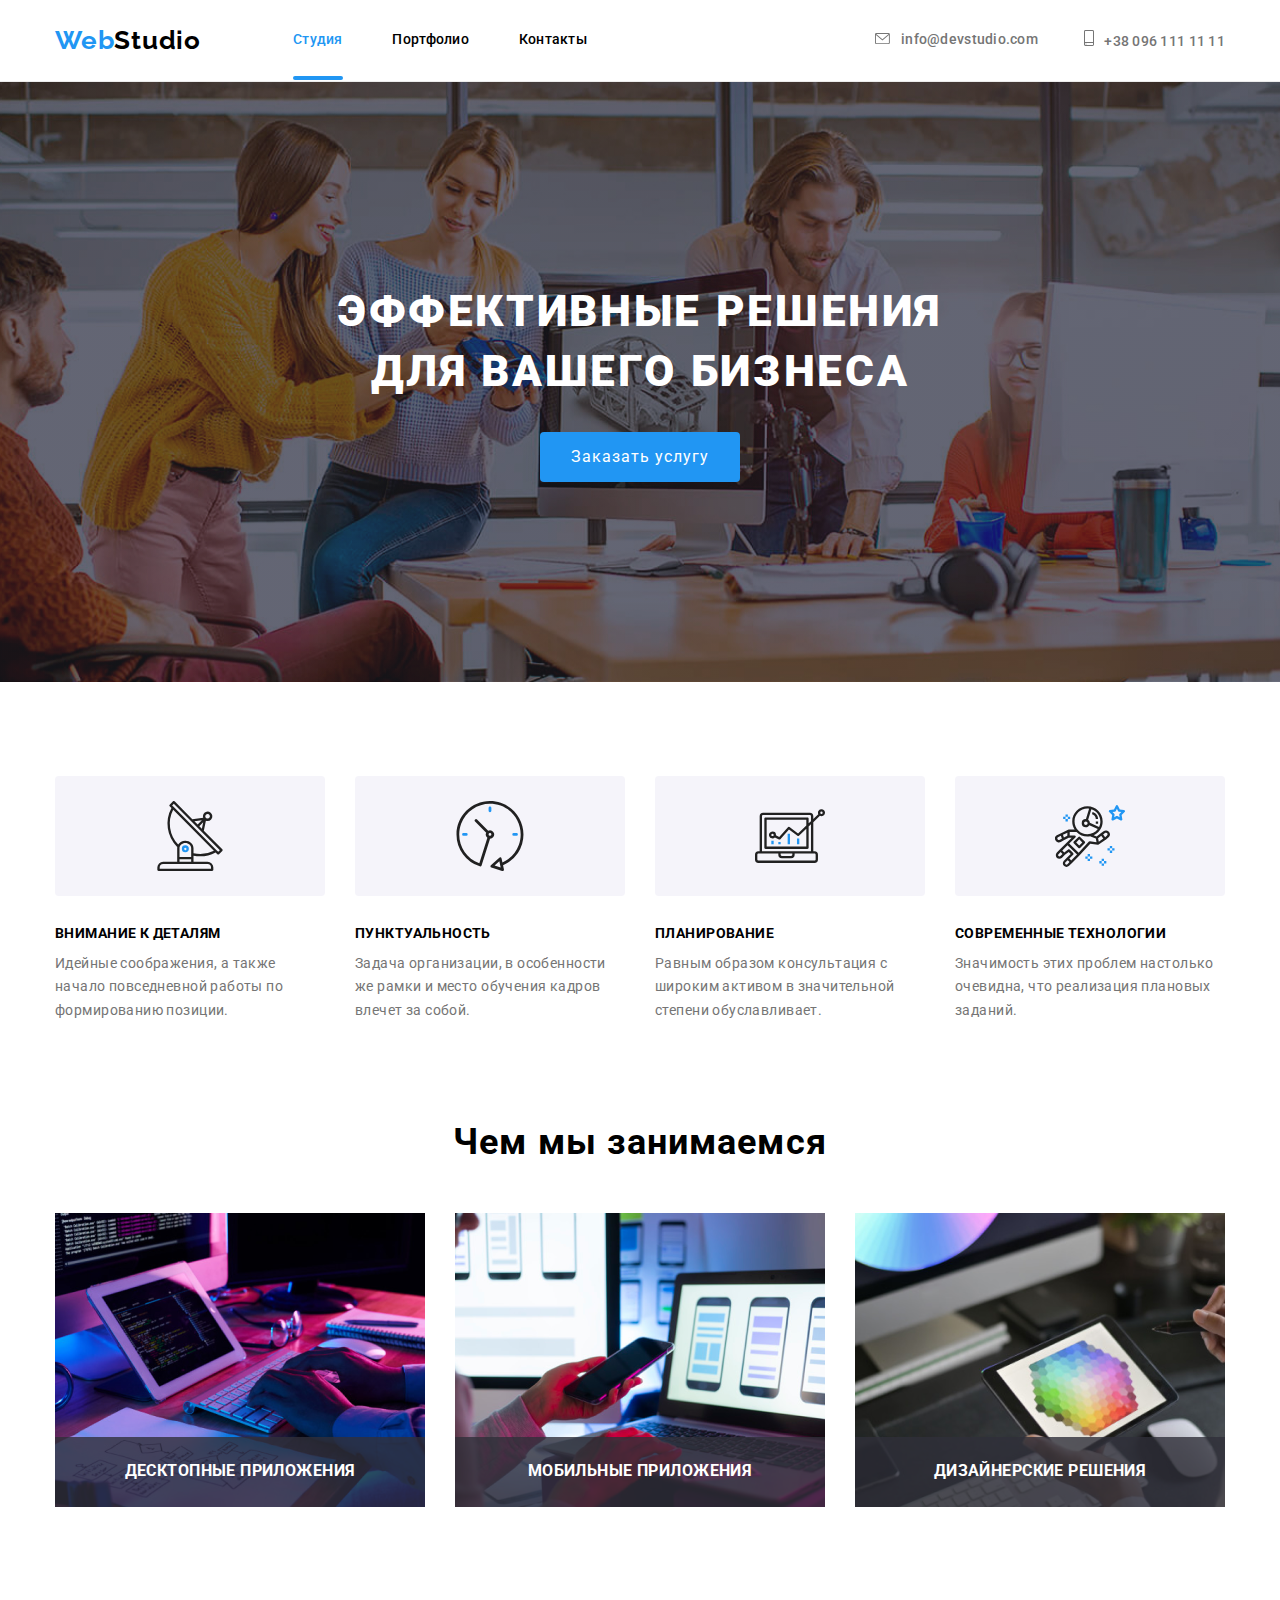
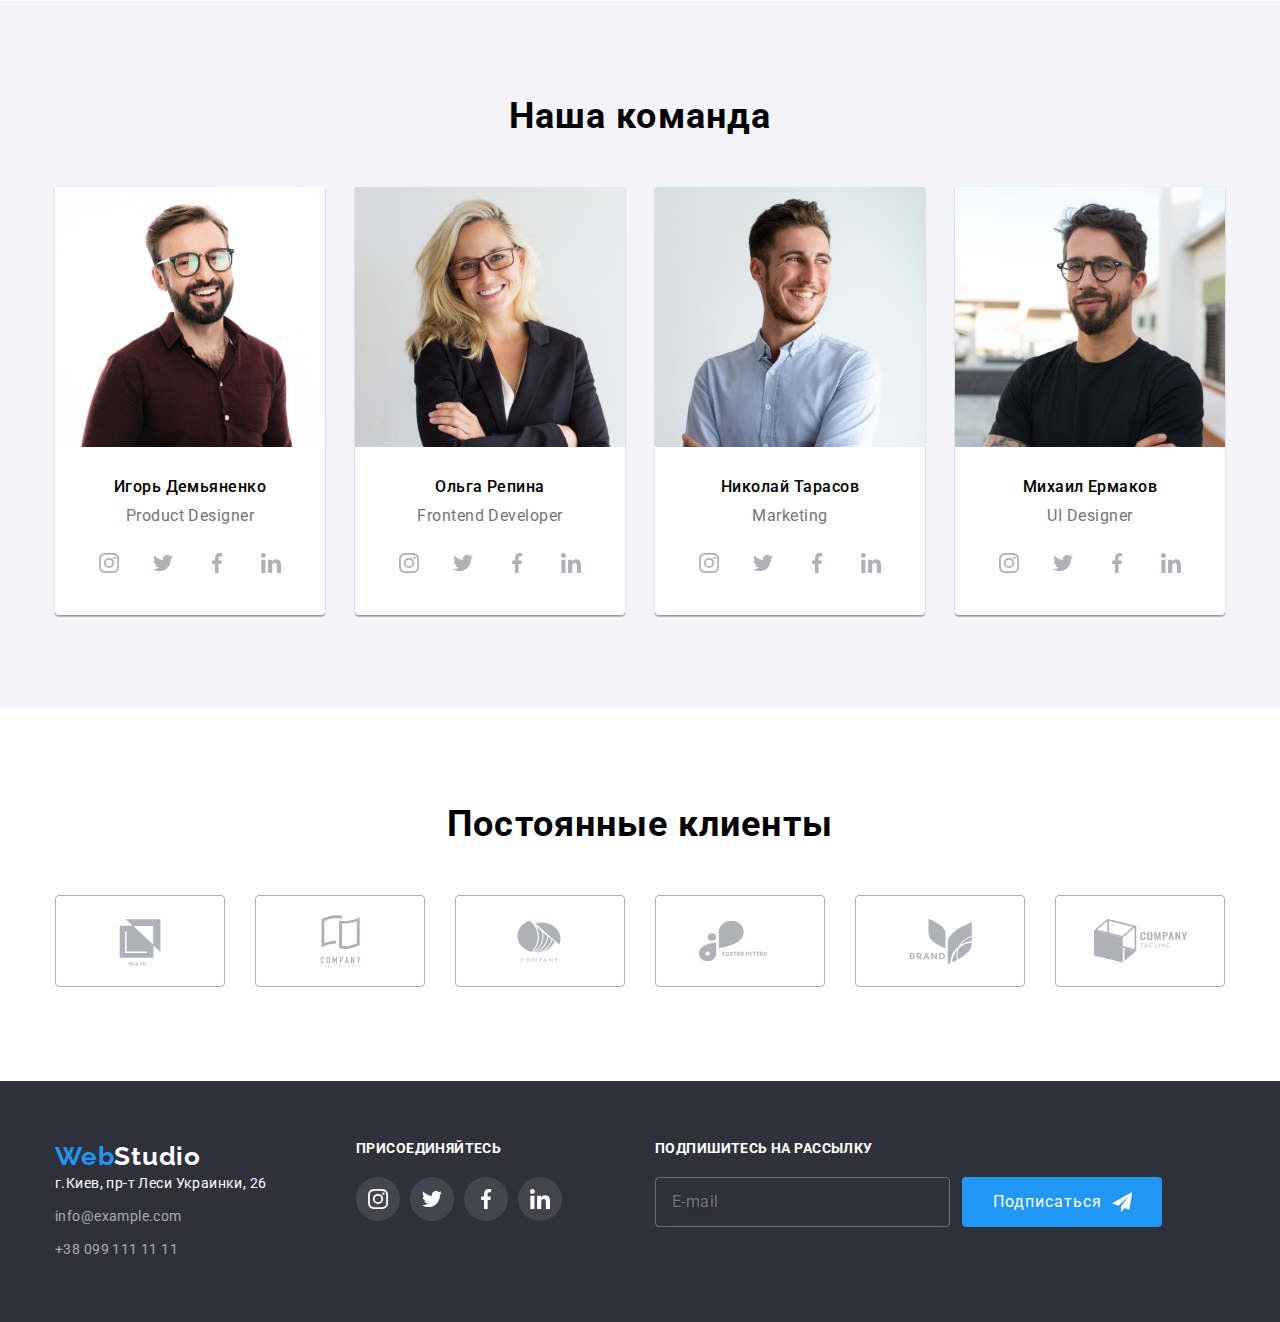
==== index.html @ e786050d "первая фиксация" ====
<!DOCTYPE html>
<html lang="ru">
<head>
    <meta charset="UTF-8">
    <meta http-equiv="X-UA-Compatible" content="IE=edge">
    <meta name="viewport" content="width=device-width, initial-scale=1.0">
    <title>Document</title>
    <link 
        href="https://fonts.googleapis.com/css2?family=Raleway:wght@700&family=Roboto:wght@400;500;700;900&display=swap"
        rel="stylesheet"/>
    <link rel="stylesheet" href="https://cdnjs.cloudflare.com/ajax/libs/modern-normalize/1.1.0/modern-normalize.min.css">
    <link rel="stylesheet" href="css/styles.css"/>
</head>
<body>
    <!--шапка-->
    <header>
        <div class="container page-header">
            <nav>
                <a class="logo" href="./index.html">Web<span class="logo-accent">Studio</span></a>
                <ul class="header-nav">
                    <li class=""><a class="nav-page studio-page current" href="./index.html">Студия</a></li>
                    <li class=""><a class="nav-page" href="./portfolio.html">Портфолио</a></li>
                    <li class=""><a class="nav-page" href="">Контакты</a></li>
                </ul>
            </nav>
            <ul class="header-contact">
                <li><a class="contact-page" href="mailto:info@devstudio.com"><svg class="icon-header mail">
                            <use href="./images/symbol-defs.svg#envelope"></use>
                        </svg>info@devstudio.com</a></li>
                <li><a class="contact-page" href="tel:+380961111111"><svg class="icon-header tel">
                            <use href="./images/symbol-defs.svg#smartphone"></use>
                        </svg>+38 096 111 11 11</a></li>
            </ul>
        </div>
    </header>
    <main>
        <!--герой-->
        <section class="hero">
            <div class="container">
                <h1 class="hero-item">Эффективные решения для вашего бизнеса</h1>
                <button type="button" class="button-order" data-modal-open>Заказать услугу</button>
            </div>
        </section>
        <!--деятельность-->
        <section class="quality">
            <div class="container">
                <ul class="quality-big-box">
                    <li class="quality-box antenna">
                        <h3 class="quality-title">Внимание к деталям</h3>
                        <p class="quality-item">Идейные соображения, а также начало повседневной работы по
                            формированию позиции.</p>
                    </li>
                    <li class="quality-box clock">
                        <h3 class="quality-title">Пунктуальность</h3>
                        <p class="quality-item">Задача организации, в особенности же рамки и место обучения кадров
                            влечет за собой.</p>
                    </li>
                    <li class="quality-box diagram">
                        <h3 class="quality-title">Планирование</h3>
                        <p class="quality-item">Равным образом консультация с широким активом в значительной степени
                            обуславливает.</p>
                    </li>
                    <li class="quality-box astronaut">
                        <h3 class="quality-title">Современные технологии</h3>
                        <p class="quality-item">Значимость этих проблем настолько очевидна, что реализация плановых
                            заданий.</p>
                    </li>
                </ul>
            </div>
        </section>
        <!--направления-->
        <section class="activity">
            <div class="container">
                <h2 class="activity-title">Чем мы занимаемся</h2>
                <ul class="activity-box">
                    <li class="activity-card"><a href=""><img src="./images/computer.png" width="370" alt="компьютеры">
                        <div class="activity-card-title"><h3>Десктопные приложения</h3></div></a>
                    </li>
                    <li class="activity-card"><a href=""><img src="./images/laptop.png" width="370" alt="ноутбуки">
                        <div class="activity-card-title"><h3>Мобильные приложения</h3></div></a>
                    </li>
                    <li class="activity-card"><a href=""><img src="./images/tablet.png" width="370" alt="планшеты">
                        <div class="activity-card-title"><h3>Дизайнерские решения</h3></div></a>
                    </li>
                </ul>
            </div>
        </section>
        <!--сотрудники-->
        <section class="team">
            <div class="container">
                <h2 class="team-title">Наша команда</h2>
                <ul class="team-big-box">
                    <li class="team-box"><img src="./images/employee1.jpg" width="270" alt="Игорь Демьяненко">
                    <div class="team-content">
                        <h3 class="team-box-title">Игорь Демьяненко</h3>
                        <p class="team-box-item" lang="en">Product Designer</p>
                        <ul class="team-network">
                            <li><a href="" class="team-svg"><svg class="icon"><use href="./images/symbol-defs.svg#instagram"></use></svg></a></li>
                            <li><a href="" class="team-svg"><svg class="icon"><use href="./images/symbol-defs.svg#twitter"></use></svg></a></li>
                            <li><a href="" class="team-svg"><svg class="icon"><use href="./images/symbol-defs.svg#facebook"></use></svg></a></li>
                            <li><a href="" class="team-svg"><svg class="icon"><use href="./images/symbol-defs.svg#linkedin"></use></svg></a></li>
                        </ul>
                    </div>
                    </li>
                    <li class="team-box"><img src="./images/employee2.jpg" width="270" alt="Ольга Репина">
                    <div class="team-content">
                        <h3 class="team-box-title">Ольга Репина</h3>
                        <p class="team-box-item" lang="en">Frontend Developer</p>
                        <ul class="team-network">
                            <li><a href="" class="team-svg"><svg class="icon"><use href="./images/symbol-defs.svg#instagram"></use></svg></a></li>
                            <li><a href="" class="team-svg"><svg class="icon"><use href="./images/symbol-defs.svg#twitter"></use></svg></a></li>
                            <li><a href="" class="team-svg"><svg class="icon"><use href="./images/symbol-defs.svg#facebook"></use></svg></a></li>
                            <li><a href="" class="team-svg"><svg class="icon"><use href="./images/symbol-defs.svg#linkedin"></use></svg></a></li>
                        </ul>
                    </div>
                    </li>
                    <li class="team-box"><img src="./images/employee3.jpg" width="270" alt="Николай Тарасов">
                    <div class="team-content">
                        <h3 class="team-box-title">Николай Тарасов</h3>
                        <p class="team-box-item" lang="en">Marketing</p>
                        <ul class="team-network">
                            <li><a href="" class="team-svg"><svg class="icon"><use href="./images/symbol-defs.svg#instagram"></use></svg></a></li>
                            <li><a href="" class="team-svg"><svg class="icon"><use href="./images/symbol-defs.svg#twitter"></use></svg></a></li>
                            <li><a href="" class="team-svg"><svg class="icon"><use href="./images/symbol-defs.svg#facebook"></use></svg></a></li>
                            <li><a href="" class="team-svg"><svg class="icon"><use href="./images/symbol-defs.svg#linkedin"></use></svg></a></li>
                        </ul>
                    </div>
                    </li>
                    <li class="team-box"><img src="./images/employee4.jpg" width="270" alt="Михаил Ермаков">
                    <div class="team-content">
                        <h3 class="team-box-title">Михаил Ермаков</h3>
                        <p class="team-box-item" lang="en">UI Designer</p>
                        <ul class="team-network">
                            <li><a href="" class="team-svg"><svg class="icon"><use href="./images/symbol-defs.svg#instagram"></use></svg></a></li>
                            <li><a href="" class="team-svg"><svg class="icon"><use href="./images/symbol-defs.svg#twitter"></use></svg></a></li>
                            <li><a href="" class="team-svg"><svg class="icon"><use href="./images/symbol-defs.svg#facebook"></use></svg></a></li>
                            <li><a href="" class="team-svg"><svg class="icon"><use href="./images/symbol-defs.svg#linkedin"></use></svg></a></li>
                        </ul>
                    </div>
                    </li>
                </ul>
            </div>
        </section>
        <!--клиенты-->
        <section class="clients">
            <div class="container">
                <h2 class="clients-title">Постоянные клиенты</h2>
                <ul class="clients-big-box">
                    <li><a class="clients-site" href=""><svg class="clients-icon"><use href="./images/symbol-defs.svg#company1"></use></svg></a></li>
                    <li><a class="clients-site" href=""><svg class="clients-icon"><use href="./images/symbol-defs.svg#company2"></use></svg></a></li>
                    <li><a class="clients-site" href=""><svg class="clients-icon"><use href="./images/symbol-defs.svg#company3"></use></svg></a></li>
                    <li><a class="clients-site" href=""><svg class="clients-icon"><use href="./images/symbol-defs.svg#company4"></use></svg></a></li>
                    <li><a class="clients-site" href=""><svg class="clients-icon"><use href="./images/symbol-defs.svg#company5"></use></svg></a></li>
                    <li><a class="clients-site" href=""><svg class="clients-icon"><use href="./images/symbol-defs.svg#company6"></use></svg></a></li>
                </ul>
            </div>
        </section>
    </main>
    <footer>
        <div class="container">
            <div class="footer-box">
                <div class="footer-address">
                    <a class="logo" href="./index.html">Web<span class="logo-accent-footer">Studio</span></a>
                    <address>
                        <ul class="address">
                            <li><a class="footer-contact" href="https://goo.gl/maps/jAV8vngoX1ZqWARp7">г.Киев, пр-т Леси Украинки, 26</a></li>
                            <li><a class="footer-contact phone-mail" href="mailto:info@example.com">info@example.com</a></li>
                            <li><a class="footer-contact phone-mail" href="tel:+380991111111">+38 099 111 11 11</a></li>
                        </ul>
                    </address>
                </div>
                <div class="footer-network">
                    <h3 class="network-title">присоединяйтесь</h3>
                    <ul class="team-network-footer">
                        <li><a href="" class="footer-svg"><svg class="icon"><use href="./images/symbol-defs.svg#instagram"></use></svg></a></li>
                        <li><a href="" class="footer-svg"><svg class="icon"><use href="./images/symbol-defs.svg#twitter"></use></svg></a></li>
                        <li><a href="" class="footer-svg"><svg class="icon"><use href="./images/symbol-defs.svg#facebook"></use></svg></a></li>
                        <li><a href="" class="footer-svg"><svg class="icon"><use href="./images/symbol-defs.svg#linkedin"></use></svg></a></li>
                    </ul>
                </div>
                <div class="footer-form">
                    <h3 class="network-title">Подпишитесь на рассылку</h3>
                    <form class="footer-form-box">
                        <input class="footer-email" type="email" name="email" required placeholder="E-mail"/>
                        <button class="footer-subscrib" type="submit">Подписаться<svg class="airplane">
                            <use href="./images/symbol-defs.svg#airplane"></use>
                        </svg></button>
                    </form>
                </div>
            </div>
        </div>
    </footer>
    <div class="backdrop is-hidden" data-modal>
        <div class="modal">
            <form>
                <button class="modal-close" data-modal-close><svg class="close-svg"><use href="./images/symbol-defs.svg#close"></use></svg></button>
                <p class="modal-title">Оставьте свои данные, мы вам перезвоним</p>
                <div class="modal-form">
                    <input class="modal-input" name="text" type="text" id="name" required placeholder=" "/>
                        <label class="modal-item" for="name">Имя</label>
                        <svg class="form-svg"><use href="./images/symbol-defs.svg#name"></use></svg>
                </div>
                <div class="modal-form">
                    <input class="modal-input" name="tel" type="tel" id="telephone" required placeholder=" "/>
                        <label class="modal-item" for="telephone">Телефон</label>
                        <svg class="form-svg"><use href="./images/symbol-defs.svg#telephone"></use></svg>
                </div>
                <div class="modal-form">
                    <input class="modal-input" name="email" type="email" id="envelope-modal" required placeholder=" "/>
                        <label class="modal-item" for="envelope-modal">Почта</label>
                        <svg class="form-svg"><use class="" href="./images/symbol-defs.svg#envelope-modal"></use></svg>
                </div>
                <div class="textarea">
                    <label class="textarea-item" for="comment">Комментарий</label>
                    <textarea name="text" id="comment" placeholder="Введите текст"></textarea>
                </div>                
                <label class="checkbox-title"><input class="checkbox" name="checkbox" type="checkbox" required/><span class="checkbox-svg"></span>Соглашаюсь с рассылкой и принимаю<span class="treaty">Условия договора</span></label>
                <button class="modal-submit" type="submit">Отправить</button>
            </form>
        </div>
    </div>
    <script src="./js/modal.js"></script>
</body>
</html>
---- css/styles.css ----
/*цвет основного текста #212121*/
/*цвет вторичного текста #757575*/
/*цвет текста акцент #2196F3*/
/*цвет текста активн #FFFFFF/
/*основной цвет фона #E5E5E5*/

:root {
    --primary-text-color: #21212;
    --main-text-color: #757575;
    --accent-text-color: #2196F3;
    --active-text-color: #FFFFFF;
}

body {
    background-color: #FFFFFF;
    color: var(--primary-text-color);

    font-family: Roboto, sans-serif;
    font-style: normal;
    font-weight: 700;
}

section {
    padding-top: 94px;
    padding-bottom: 94px;
}

.container {
    width: 1200px;
    padding-left: 15px;
    padding-right: 15px;
    margin-left: auto;
    margin-right: auto;
}

h1, h2, h3, ul, p {
    margin: 0;
    padding: 0;
}

ul {
    list-style: none;
    cursor: pointer;
}

html {
    box-sizing: border-box;
}

a {
    text-decoration: none;
    color: var(--primary-text-color);
    margin: 0;
        padding: 0;
}

img {
    display: block;
    width: 100%;
    height: auto;
    padding: 0;
    margin: 0;
}

/*шапка*/
/*логотип*/
.logo {
    color: var(--accent-text-color);

    font-family: Raleway, sans-serif;
    font-size: 26px;
    line-height: 1.19;
    letter-spacing: 0.03em;
}

.logo-accent {
    color: #000;
}

/*навигация + контакты*/
header {
    border-bottom: 1px solid #ECECEC;
}

.page-header {    
    display: flex;
    flex-direction: row;
    justify-content: space-between;
    align-items: center;
    padding-top: 25px;
    padding-bottom: 25px;
}

nav {
    width: 532px;
    display: flex;
    flex-direction: row;
    justify-content: space-between;
    align-items: center;
}

.header-nav, .header-contact {
    font-family: Roboto, sans-serif;
    font-weight: 500;
    font-size: 14px;
    line-height: 1.14;
    letter-spacing: 0.02em;
}

.header-nav {
    display: flex;
    flex-direction: row;
    width: 294px;
    justify-content: space-between;
    padding: 0;
}

.nav-page {
    position: relative;
    transition: color 250ms cubic-bezier(0.4, 0, 0.2, 1);
}

.nav-page:hover,
.nav-page:focus {
    color: var(--accent-text-color);
}

.studio-page::after,
.portfolio-page::after {
    display: block;
    content: "";
    position: absolute;
    width: 100%;
    height: 4px;
    border-radius: 2px;
    background-color: #2196F3;
    top: 45px;
}

.current {
    color: var(--accent-text-color);
}

.header-contact {
    display: flex;
    width: 350px;
    list-style: none;
    justify-content: space-between;
    align-items: center;
    padding: 0;
    margin: 0;
}

.icon-header {
    display: flexbox;
    fill: currentColor;
    margin: 0 10px 0 0;
    padding: 0;
    background-size: auto;
    background-position: center;
    align-items: center;
}

.mail {
    width: 16px;
    height: 12px;
}

.tel {
    width: 10px;
    height: 16px;
}

.contact-page {
    color: var(--main-text-color);
    transition: color 250ms cubic-bezier(0.4, 0, 0.2, 1);
}

.contact-page:hover,
.contact-page:focus {
    color: var(--accent-text-color);
}

/*герой*/
.hero {    
    color: #FFFFFF;
    background-color: #2F303A;
    background-image: linear-gradient(to right, rgba(47, 48, 58, 0.4), rgba(47, 48, 58, 0.4)), url('../images/hero.jpg');
    background-repeat: no-repeat;
    background-position: center;
    background-size: cover;
    background-size: 1600px;
    text-align: center;
    padding-top: 200px;
    padding-bottom: 200px;
}

.hero-item {
    display: inline-block;
    width: 696px;
    margin-bottom: 30px;
    
    color: #FFFFFF;

    font-family: Roboto, sans-serif;
    font-weight: 900;
    font-size: 44px;
    line-height: 1.36;
    letter-spacing: 0.06em;
    text-transform: uppercase;
}

.button-order {
    color: var(--active-text-color);
    background: var(--accent-text-color);
    
    font-family: Roboto, sans-serif;
    font-size: 16px;
    line-height: 1.88;
    letter-spacing: 0.06em;

    display: block;
    min-width: 200px;
    height: 50px;
    margin: 0 auto;
    
    cursor: pointer;

    border: transparent;
    border-radius: 4px;
    transition: color 250ms cubic-bezier(0.4, 0, 0.2, 1), background-color 250ms cubic-bezier(0.4, 0, 0.2, 1);    
}

.button-order:hover, 
.button-order:focus {
    color: var(--accent-text-color);
    background-color: var(--active-text-color);
}

.button-order:active {
    color: var(--accent-text-color);
}

/*направления*/

.quality {
    padding-bottom: 0;
}

.quality-big-box {
    display: flex;
    flex-direction: row;
    justify-content: space-between;
    padding: 0;
    margin-left: auto;
    margin-right: auto;
}

.quality-box {
    width: 270px;
    height: 251px;
}

.quality-box::before {
    display: block;
    content: "";
    height: 120px;
    margin-bottom: 30px;
    background: #F5F4FA;
    border-radius: 4px;
    background-size: 70px;
    background-position: center;
    background-repeat: no-repeat;
}

.antenna::before {         
    background-image: url(../images/antenna.svg);
}

.clock::before {
    background-image: url(../images/clock.svg);
}

.diagram::before {
    background-image: url(../images/diagram.svg);
}

.astronaut::before {
    background-image: url(../images/astronaut.svg);
}

.quality-title {
    color: var(--primary-text-color);

    font-family: Roboto, sans-serif;
    font-size: 14px;
    line-height: 1.14;
    letter-spacing: 0.03em;
    text-transform: uppercase;
    margin-bottom: 10px;
}

.quality-item {
    color: var(--main-text-color);

    font-family: Roboto, sans-serif;
    font-weight: 400;
    font-size: 14px;
    line-height: 1.71;
    letter-spacing: 0.03em;
}

/*чем занимаемся*/

.activity-title {
    color: var(--primary-text-color);

    font-family: Roboto, sans-serif;
    font-size: 36px;
    line-height: 1.17;
    text-align: center;
    letter-spacing: 0.03em;
    margin-top: 0;
    margin-bottom: 50px;
}

.activity-box {
    display: flex;
    flex-direction: row;
    justify-content: space-between;
    margin-top: 50px;
    margin: 0;
    padding: 0;
}

.activity-card {
    display: flex;
    position: relative;
}

.activity-card-title {
    display: flex;
    font-size: 14px;
    line-height: 1.14;
    align-items: center;
    justify-content: center;
    letter-spacing: 0.03em;
    text-transform: uppercase;
    color: #FFFFFF;
    position: absolute;
    background: rgba(47, 48, 58, 0.8);
    width: 100%;
    height: 70px;
    bottom: 0;
}

/*сотрудники*/

.team {    
    background-color: #F5F4FA;
}

.team-title {
    font-family: Roboto, sans-serif;
    font-size: 36px;
    line-height: 1.17;
    text-align: center;
    letter-spacing: 0.03em;
    margin-top: 0;
    margin-bottom: 50px;
    padding: 0;
}

.team-big-box {
    display: flex;
    flex-direction: row;
    justify-content: space-between;
    width: 1170px;
    margin: 0;
    padding: 0;
}

.team-box {
    background-color: #FFFFFF;
    width: 270px;        
    border-bottom-left-radius: 4px;
    border-bottom-right-radius: 4px;
    box-shadow: 0px 1px 3px rgba(0, 0, 0, 0.12), 
                0px 1px 1px rgba(0, 0, 0, 0.14), 
                0px 2px 1px rgba(0, 0, 0, 0.2);
}

.team-content {
    padding: 30px 0;
}

.team-box-title {
    color: var(--primary-text-color);

    font-family: Roboto, sans-serif;
    font-weight: 500;
    font-size: 16px;
    line-height: 1.19;
    text-align: center;
    letter-spacing: 0.03em;
    margin-top: 0; 
    margin-bottom: 10px;
}

.team-box-item {
    color: var(--main-text-color);

    font-family: Roboto, sans-serif;
    font-weight: 400;
    font-size: 16px;
    line-height: 1.19;
    text-align: center;
    letter-spacing: 0.03em;
    margin-bottom: 16px;
}

.team-network {
    display: flexbox;
    flex-direction: row;
    justify-content: space-between;
    margin-left: 32px;
    margin-right: 32px;
}

.team-svg {
    fill: rgba(175, 177, 184, 1);
    background-color: var(--active-text-color);

    width: 44px;
    height: 44px;
    margin: 0;
    padding: 0;
    border-radius: 50%;
    display: flex;
    align-items: center;
    justify-content: center;
    transition: background-color 250ms cubic-bezier(0.4, 0, 0.2, 1), fill 250ms cubic-bezier(0.4, 0, 0.2, 1);    
}

.team-svg:hover,
.team-svg:active {
    background-color: var(--accent-text-color);
    fill: var(--active-text-color);
}

.icon {
    display: block;
    width: 20px;
    height: 20px;
    margin: 0;
    padding: 0;
    background-size: auto;
    background-position: center;
    align-items: center;
}

.clients-title {
    color: var(--primary-text-color);
    
    font-family: Roboto, sans-serif;
    font-size: 36px;
    line-height: 1.17;
    letter-spacing: 0.03em;
    text-align: center;
    margin-bottom: 50px;
}
.clients-big-box {
    display: flex;
    justify-content: space-between;
    width: 1170px;
    margin: 0;
    padding: 0;
}

.clients-site {
    display: block;
    width: 170px;
    height: 92px;
    padding: 16px 32px;
    margin: 0;
    background-size: auto;
    background-position: center;
    background-color: #fff;
    border: 1px solid #AFB1B8;
    border-radius: 4px;
    fill: rgba(175, 177, 184, 1);
    transition: border-color 250ms cubic-bezier(0.4, 0, 0.2, 1), fill 250ms cubic-bezier(0.4, 0, 0.2, 1);    
}

.clients-icon {
    width: 106px;
    height: 60px;
}

.clients-site:hover, 
.clients-site:focus {
    fill: var(--accent-text-color);
    border-color: rgba(33, 150, 243, 1);
}

/*подвал*/
footer {
    background-color: #2F303A;
    padding-top: 60px;
    padding-bottom: 60px;
}

.footer-box {
    display: flex;
    flex-direction: row;
}

.footer-address {
    margin-right: 70px;
}

.footer .logo {
    display: inline-flex;
    margin-bottom: 20px;
}

.logo-accent-footer {
    color: #FFFFFF;
}

.address {
    font-style: normal;
    
    display: inline-block;
    width: 231px;    
    margin: 0;
    padding: 0;
}

.address > li {
    margin-bottom: 9px;
}

.address > li:last-child {
    margin-bottom: 0;
}

.footer-contact {
    color: #FFFFFF;

    font-family: Roboto, sans-serif;
    font-weight: 400;
    font-size: 14px;
    line-height: 1.71;
    letter-spacing: 0.03em;
    transition: color 250ms cubic-bezier(0.4, 0, 0.2, 1);
}

.phone-mail {
    color: rgba(255, 255, 255, 0.6);
}

.footer-contact:hover,
.footer-contact:focus {
    color: var(--accent-text-color);
}

.network-title {
    color: #FFFFFF;

    font-family: 'Roboto' sans-serif;
    font-size: 14px;
    line-height: 1.14;
    letter-spacing: 0.03em;
    text-transform: uppercase;
    margin-bottom: 20px;
    
}

.team-network {
    display: flex;
    width: 206px;
    justify-content: space-between;
    margin: auto;    
}

.team-network-footer {
    display: flex;
    width: 206px;
    justify-content: space-between;
    margin-left: 0; 
}

.footer-svg {
    background-color: rgba(255, 255, 255, 0.1);
    fill: #FFFFFF;

    width: 44px;
    height: 44px;
    border-radius: 50%;
    padding: auto;
    display: flex;
    align-items: center;
    justify-content: center;
    transition: background-color 250ms cubic-bezier(0.4, 0, 0.2, 1);
}

.footer-svg:hover,
.footer-svg:focus {
    background-color: var(--accent-text-color);
}

.footer-form {
    margin-left: 93px;
}

.footer-form-box {
    display: flex;
    height: 50px;   
}

.footer-email {
    color: rgba(255, 255, 255, 0.6);
    background-color: transparent;
    list-style: none;
    font-weight: 400;
    font-size: 16px;
    line-height: 1,25;
    letter-spacing: 0.03em;

    width: 295px;
    height: 50px;
    padding: 15px 16px;
    margin-right: 12px;
    
    border: 1px solid rgba(255, 255, 255, 0.3);
    filter: drop-shadow(0px 4px 4px rgba(0, 0, 0, 0.15));
    border-radius: 4px;
    transition: border-color 250ms cubic-bezier(0.4, 0, 0.2, 1);
}

.footer-email:focus {
    color: var(--accent-text-color);
    border-color: var(--accent-text-color);
}

.footer-subscrib {    
    color:var(--active-text-color);
    font-size: 16px;
    line-height: 1.88;
    letter-spacing: 0.06em;
    background: var(--accent-text-color);    
    border-radius: 4px;
    border-color:  transparent;

    cursor: pointer;

    display: flex;
    align-items: center;
    text-align: left;
    width: 200px;
    height: 50px;
    padding: 10px 28px 10px 29px;
    transition: box-shadow 250ms cubic-bezier(0.4, 0, 0.2, 1);
}

.footer-subscrib:hover {
    box-shadow: 0px 4px 4px rgba(0, 0, 0, 0.15);
}

.airplane {    
    width: 24px;
    height: 24px;
    margin-left: 10px;
    fill: #FFFFFF;
}

/*модалка*/

.backdrop {
    position: fixed;
    top: 0;
    left: 0;
    width: 100%;
    height: 100%;
    background-color: rgba(0, 0, 0, 0.2);
    opacity: 1;
    transition: opacity 250ms cubic-bezier(0.4, 0, 0.2, 1);   
}

.backdrop.is-hidden {
    opacity: 0;
    pointer-events: none;
}

.modal {
    position: absolute;
    width: 528px;
    height: 581px;
    background: #FFFFFF;
    box-shadow: 0px 1px 3px rgba(0, 0, 0, 0.12), 0px 1px 1px rgba(0, 0, 0, 0.14), 0px 2px 1px rgba(0, 0, 0, 0.2);
    border-radius: 4px;
    top: 50%;
    left: 50%;
    transform: translate(-50%, -50%) scale(1);
    transition: transform 250ms cubic-bezier(0.4, 0, 0.2, 1);
    padding: 40px;
}

.backdrop.is-hidden .modal {
    transform: translate(-50%, -50%) scale(0.9);
}

.modal-close {
    display: block;
    position: absolute;
    cursor: pointer;
    width: 30px;
    height: 30px;
    border-radius: 50%;
    border: 1px solid rgba(0, 0, 0, 0.1);
    top: 8px;
    right: 8px;
}

.close-svg {
    position: relative;
    width: 11px;
    height: 11px;
    fill: rgba(0, 0, 0, 1);
    align-items: center;
    justify-content: center;
}

.modal-title {
font-size: 20px;
line-height: 1.15;
letter-spacing: 0.03em;

color: #212121;
text-align: center;
margin-bottom: 30px;
}

.modal-form {
    display: block;
    position: relative;
    width: 100%;
    height: 40px;
    margin-bottom: 28px;
}

input, textarea {
    appearance: none;
    outline: none;
    border: none;   
}

.modal-input {
    display: block;
    width: 100%;
    height: 100%;
    border: 1px solid rgba(33, 33, 33, 0.2);
    border-radius: 4px;
    padding: 11px 11px 11px 42px;

    font-weight: 400;
    font-size: 14px;
    line-height: 1.14;
    letter-spacing: 0.01em;

    color: rgba(117, 117, 117, 0.5);

    transition: border-color 250ms cubic-bezier(0.4, 0, 0.2, 1);
}

.modal-item {
    display: block;
    position: absolute;
    font-weight: 400;
    font-size: 12px;
    line-height: 1.17;
    letter-spacing: 0.01em;

    color: #757575;
    top: 50%;
    left: 42px;
    transform: translateY(-50%);
    transition: transform 250ms cubic-bezier(0.4, 0, 0.2, 1);
}

.form-svg {
    display: block;
    width: 18px;
    height: 18px;
    position: absolute;
    left: 12px;
    top: 11px;    
    transition: fill 250ms cubic-bezier(0.4, 0, 0.2, 1);
}

.modal-input:focus + .modal-item, 
.modal-input:not(:placeholder-shown) + .modal-item {
    transform: translate(-42px, -40px);  
}

.modal-input:focus {
    border-color: var(--accent-text-color);
    color: var(--accent-text-color);
}

.modal-input:focus ~ .form-svg {
    fill: var(--accent-text-color);    
}

.textarea {
    display: block;
    position: relative;
    width: 100%;
    height: 120px;    
    margin-bottom: 25px;
}

textarea {    
    resize: none;
    border: 1px solid rgba(33, 33, 33, 0.2);
    border-radius: 4px;
    width: 100%;
    height: 100%;
    padding: 12px 16px;    
    transition: color 250ms cubic-bezier(0.4, 0, 0.2, 1);
    transition: border-color 250ms cubic-bezier(0.4, 0, 0.2, 1);  
}

textarea:focus {
    color: var(--accent-text-color);
    border-color: var(--accent-text-color);    
}

.textarea-item {
    display: block;
    position: absolute;
    font-weight: 400;
    font-size: 12px;
    line-height: 1.17;
    letter-spacing: 0.01em;

    color: #757575;
    top: -18px;
    left: 0;    
}

.checkbox-title {
    font-weight: 400;
    font-size: 14px;
    line-height: 1.71;
    letter-spacing: 0.03em;
    
    color: #757575;

    display: flex;
    justify-content: center;
    align-items: center;
}

.checkbox {
    --webkit-appearance: none;
    --moz-appearance: none;
    appearance: none;
}

.checkbox-svg {
    display: inline-block;
    content: "";
    width: 16px;
    height: 15px;
    border: 1px solid #212121;
    border-radius: 2px;    
    margin-right: 8px;    
}

.checkbox:checked + .checkbox-svg {
    background-size: contain;
    background-color: var(--accent-text-color);
    background-image: url(../images/ticks.svg);
    border-color: transparent;
    fill: var(--active-text-color);
}

.treaty {
    margin-left: 4px;
    color: var(--accent-text-color);
    text-decoration: underline;
}

.modal-submit {
    display: block;
    width: 200px;
    height: 50px;
    margin: 30px auto 0 auto;
    
    cursor: pointer;

    font-size: 16px;
    line-height: 1.88;
    letter-spacing: 0.06em;
    
    color: #FFFFFF;
    background-color: var(--accent-text-color);
    border-color: transparent;
    box-shadow: 0px 4px 4px rgba(0, 0, 0, 0.15);
    border-radius: 4px;
}

/*портфолио*/
.portfolio-item {
    color: var(--primary-text-color);
    font-size: 0;
    margin: 0;
    padding: 0;
}

.filter {
    max-width: 611px;
    display: flex;
    flex-direction: row;
    justify-content: space-between;
    margin-left: auto;
    margin-right: auto;
    margin-top: 0;
    margin-bottom: 50px;
    padding: 0;
}

.button-port {
    color: #212121;
    background: #F5F4FA;

    font-family: Roboto, sans-serif;
    font-size: 16px;
    font-weight: 500;
    line-height: 1.62;
    letter-spacing: 0.03em;
    
    display: block;
    cursor: pointer;
    padding: 6px 22px;

    border: transparent;
    border-radius: 4px;

    transition: color 250ms cubic-bezier(0.4, 0, 0.2, 1), background-color 250ms cubic-bezier(0.4, 0, 0.2, 1), box-shadow 250ms cubic-bezier(0.4, 0, 0.2, 1);
}

.button-port:hover,
.button-port:focus {
    color: var(--active-text-color);
    background-color: var(--accent-text-color);
    box-shadow: inset 0px 3px 1px rgba(0, 0, 0, 0.1), 
                    0px 1px 2px rgba(0, 0, 0, 0.08), 
                    0px 2px 2px rgba(0, 0, 0, 0.12);
}

.filter-button > filter {
    margin: 0;
    padding: 0;
}

.work {
    display: flex;
    width: 1170px;
    
    flex-wrap: wrap;
    margin-bottom: 0;
    padding: 0;
}

.work-box {
    display: block;
    
    width: 370px;
    height: 404px;
    margin-left: 0;
    margin-right: 30px;
    margin-top: 0;
    margin-bottom: 30px;
    padding: 0;
    background-color: #FFFFFF;
    border: 1px solid #EEEEEE;
}

.work-box:nth-child(3n) {
    margin-right: 0;
}

.work-box:nth-last-child(-n+3) {
    margin-bottom: 0;
}

.work-box {
    display: block;
    transition: box-shadow 250ms cubic-bezier(0.4, 0, 0.2, 1);    
}

.work-text {
    padding: 20px 24px;
}

.work-text h3 {
    color: var(--primary-text-color);

    font-family: Roboto, sans-serif;
    font-size: 18px;
    line-height: 2;
    letter-spacing: 0.06em;
    padding: 0;
    margin: 0 0 4px 0;
}

.work-text p {
    color: var(--main-text-color);

    font-family: Roboto, sans-serif;
    font-weight: 400;
    font-size: 16px;
    line-height: 1.88;
    letter-spacing: 0.03em;
    margin: 0;
    padding: 0;
}

.work-window {
    display: block;
    position: relative;
    overflow: hidden;
}

.work-card {
    display: block;
    position: absolute;
    width: 370px;
    height: 294px;
    padding: 64px 24px;
    top: 0;
    left: 0;
    background-color: rgba(33, 150, 243, 0.9);
    opacity: 0;
    transform: translateY(100%);
    transition: opacity 250ms cubic-bezier(0.4, 0, 0.2, 1), transform 250ms cubic-bezier(0.4, 0, 0.2, 1);
    box-shadow: none;
}

.work-link:hover .work-card, 
.work-link:focus .work-card {
    opacity: 1;
    transform: translateY(0%);
}

.work-link {
    display: block;
}

.work-link:hover, 
.work-link:focus  {
    box-shadow: 0px 1px 1px rgba(0, 0, 0, 0.12), 0px 4px 4px rgba(0, 0, 0, 0.06), 1px 4px 6px rgba(0, 0, 0, 0.16);
}


.work-card .work-card-title {
    font-weight: 400;
    font-size: 18px;
    line-height: 1.56;
    letter-spacing: 0.03em;

    color: #FFFFFF;
}
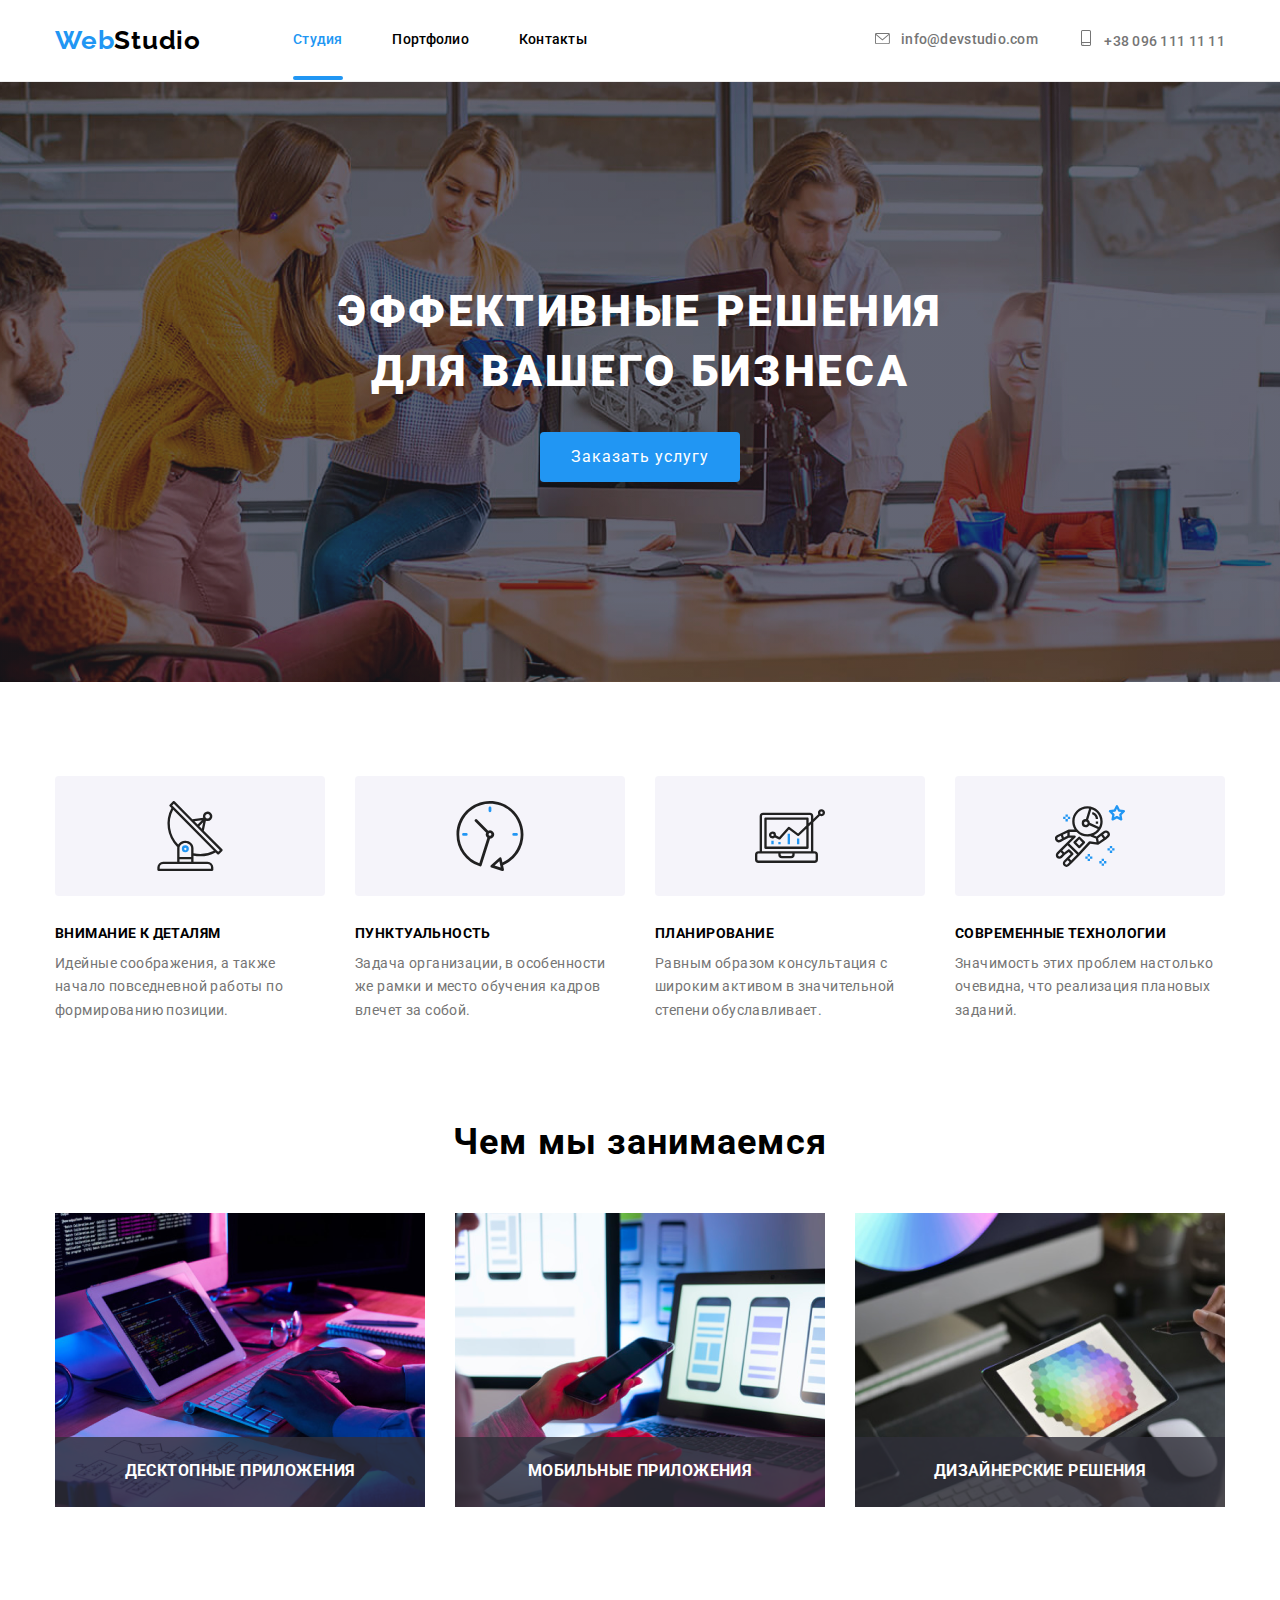
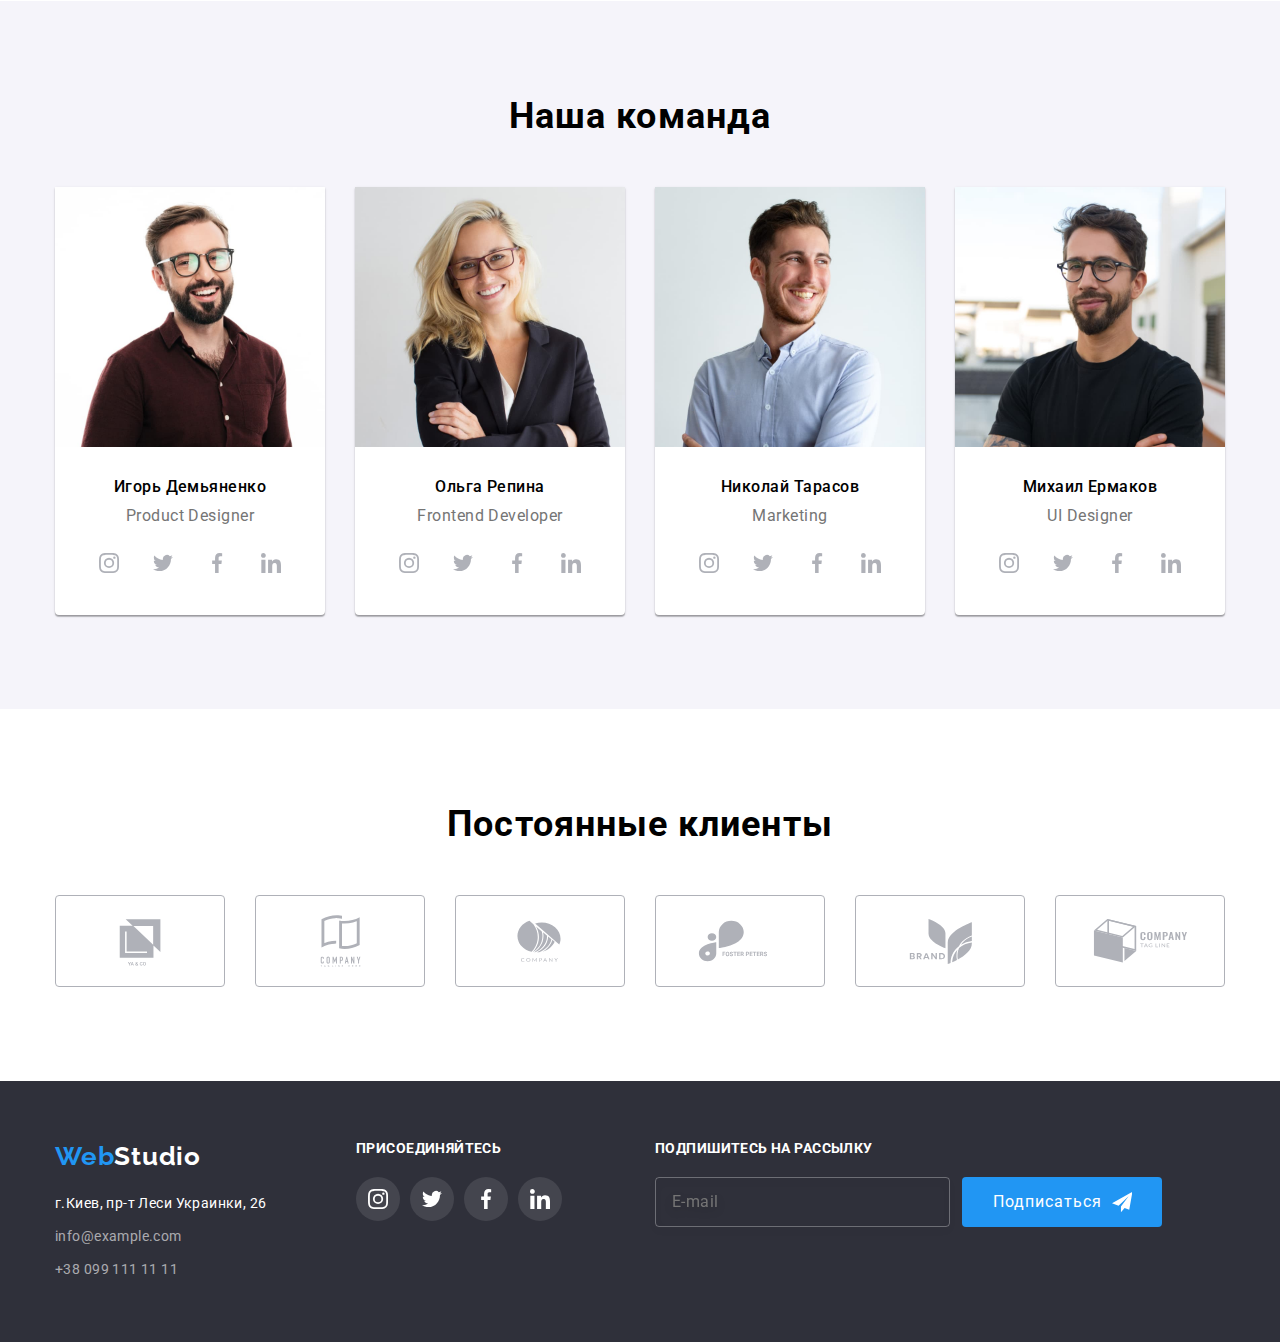
==== commit a8c92d78: "переименование классов по BEM" ====
--- a/index.html
+++ b/index.html
@@ -14,20 +14,20 @@
 <body>
     <!--шапка-->
     <header>
-        <div class="container page-header">
-            <nav>
-                <a class="logo" href="./index.html">Web<span class="logo-accent">Studio</span></a>
-                <ul class="header-nav">
-                    <li class=""><a class="nav-page studio-page current" href="./index.html">Студия</a></li>
-                    <li class=""><a class="nav-page" href="./portfolio.html">Портфолио</a></li>
-                    <li class=""><a class="nav-page" href="">Контакты</a></li>
+        <div class="container header">
+            <nav class="header__nav">
+                <a class="logo" href="./index.html">Web<span class="logo--black">Studio</span></a>
+                <ul class="header__menu">
+                    <li class=""><a class="header__link header__link--color header__link--line" href="./index.html">Студия</a></li>
+                    <li class=""><a class="header__link" href="./portfolio.html">Портфолио</a></li>
+                    <li class=""><a class="header__link" href="">Контакты</a></li>
                 </ul>
             </nav>
-            <ul class="header-contact">
-                <li><a class="contact-page" href="mailto:info@devstudio.com"><svg class="icon-header mail">
+            <ul class="header__contact">
+                <li><a class="header__communication" href="mailto:info@devstudio.com"><svg class="header__icon">
                             <use href="./images/symbol-defs.svg#envelope"></use>
                         </svg>info@devstudio.com</a></li>
-                <li><a class="contact-page" href="tel:+380961111111"><svg class="icon-header tel">
+                <li><a class="header__communication" href="tel:+380961111111"><svg class="header__icon header__icon--size">
                             <use href="./images/symbol-defs.svg#smartphone"></use>
                         </svg>+38 096 111 11 11</a></li>
             </ul>
@@ -37,32 +37,32 @@
         <!--герой-->
         <section class="hero">
             <div class="container">
-                <h1 class="hero-item">Эффективные решения для вашего бизнеса</h1>
+                <h1 class="hero__item">Эффективные решения для вашего бизнеса</h1>
                 <button type="button" class="button-order" data-modal-open>Заказать услугу</button>
             </div>
         </section>
         <!--деятельность-->
         <section class="quality">
             <div class="container">
-                <ul class="quality-big-box">
-                    <li class="quality-box antenna">
-                        <h3 class="quality-title">Внимание к деталям</h3>
-                        <p class="quality-item">Идейные соображения, а также начало повседневной работы по
+                <ul class="quality__box">
+                    <li class="quality__card quality__card--antenna">
+                        <h3 class="quality__title">Внимание к деталям</h3>
+                        <p class="quality__item">Идейные соображения, а также начало повседневной работы по
                             формированию позиции.</p>
                     </li>
-                    <li class="quality-box clock">
-                        <h3 class="quality-title">Пунктуальность</h3>
-                        <p class="quality-item">Задача организации, в особенности же рамки и место обучения кадров
+                    <li class="quality__card quality__card--clock">
+                        <h3 class="quality__title">Пунктуальность</h3>
+                        <p class="quality__item">Задача организации, в особенности же рамки и место обучения кадров
                             влечет за собой.</p>
                     </li>
-                    <li class="quality-box diagram">
-                        <h3 class="quality-title">Планирование</h3>
-                        <p class="quality-item">Равным образом консультация с широким активом в значительной степени
+                    <li class="quality__card quality__card--diagram">
+                        <h3 class="quality__title">Планирование</h3>
+                        <p class="quality__item">Равным образом консультация с широким активом в значительной степени
                             обуславливает.</p>
                     </li>
-                    <li class="quality-box astronaut">
-                        <h3 class="quality-title">Современные технологии</h3>
-                        <p class="quality-item">Значимость этих проблем настолько очевидна, что реализация плановых
+                    <li class="quality__card quality__card--astronaut">
+                        <h3 class="quality__title">Современные технологии</h3>
+                        <p class="quality__item">Значимость этих проблем настолько очевидна, что реализация плановых
                             заданий.</p>
                     </li>
                 </ul>
@@ -71,16 +71,16 @@
         <!--направления-->
         <section class="activity">
             <div class="container">
-                <h2 class="activity-title">Чем мы занимаемся</h2>
-                <ul class="activity-box">
-                    <li class="activity-card"><a href=""><img src="./images/computer.png" width="370" alt="компьютеры">
-                        <div class="activity-card-title"><h3>Десктопные приложения</h3></div></a>
-                    </li>
-                    <li class="activity-card"><a href=""><img src="./images/laptop.png" width="370" alt="ноутбуки">
-                        <div class="activity-card-title"><h3>Мобильные приложения</h3></div></a>
-                    </li>
-                    <li class="activity-card"><a href=""><img src="./images/tablet.png" width="370" alt="планшеты">
-                        <div class="activity-card-title"><h3>Дизайнерские решения</h3></div></a>
+                <h2 class="activity__title">Чем мы занимаемся</h2>
+                <ul class="activity__box">
+                    <li class="activity__card"><a href=""><img src="./images/computer.png" width="370" alt="компьютеры">
+                        <div class="activity__item"><h3>Десктопные приложения</h3></div></a>
+                    </li>
+                    <li class="activity__card"><a href=""><img src="./images/laptop.png" width="370" alt="ноутбуки">
+                        <div class="activity__item"><h3>Мобильные приложения</h3></div></a>
+                    </li>
+                    <li class="activity__card"><a href=""><img src="./images/tablet.png" width="370" alt="планшеты">
+                        <div class="activity__item"><h3>Дизайнерские решения</h3></div></a>
                     </li>
                 </ul>
             </div>
@@ -88,53 +88,53 @@
         <!--сотрудники-->
         <section class="team">
             <div class="container">
-                <h2 class="team-title">Наша команда</h2>
-                <ul class="team-big-box">
-                    <li class="team-box"><img src="./images/employee1.jpg" width="270" alt="Игорь Демьяненко">
-                    <div class="team-content">
-                        <h3 class="team-box-title">Игорь Демьяненко</h3>
-                        <p class="team-box-item" lang="en">Product Designer</p>
-                        <ul class="team-network">
-                            <li><a href="" class="team-svg"><svg class="icon"><use href="./images/symbol-defs.svg#instagram"></use></svg></a></li>
-                            <li><a href="" class="team-svg"><svg class="icon"><use href="./images/symbol-defs.svg#twitter"></use></svg></a></li>
-                            <li><a href="" class="team-svg"><svg class="icon"><use href="./images/symbol-defs.svg#facebook"></use></svg></a></li>
-                            <li><a href="" class="team-svg"><svg class="icon"><use href="./images/symbol-defs.svg#linkedin"></use></svg></a></li>
-                        </ul>
-                    </div>
-                    </li>
-                    <li class="team-box"><img src="./images/employee2.jpg" width="270" alt="Ольга Репина">
-                    <div class="team-content">
-                        <h3 class="team-box-title">Ольга Репина</h3>
-                        <p class="team-box-item" lang="en">Frontend Developer</p>
-                        <ul class="team-network">
-                            <li><a href="" class="team-svg"><svg class="icon"><use href="./images/symbol-defs.svg#instagram"></use></svg></a></li>
-                            <li><a href="" class="team-svg"><svg class="icon"><use href="./images/symbol-defs.svg#twitter"></use></svg></a></li>
-                            <li><a href="" class="team-svg"><svg class="icon"><use href="./images/symbol-defs.svg#facebook"></use></svg></a></li>
-                            <li><a href="" class="team-svg"><svg class="icon"><use href="./images/symbol-defs.svg#linkedin"></use></svg></a></li>
-                        </ul>
-                    </div>
-                    </li>
-                    <li class="team-box"><img src="./images/employee3.jpg" width="270" alt="Николай Тарасов">
-                    <div class="team-content">
-                        <h3 class="team-box-title">Николай Тарасов</h3>
-                        <p class="team-box-item" lang="en">Marketing</p>
-                        <ul class="team-network">
-                            <li><a href="" class="team-svg"><svg class="icon"><use href="./images/symbol-defs.svg#instagram"></use></svg></a></li>
-                            <li><a href="" class="team-svg"><svg class="icon"><use href="./images/symbol-defs.svg#twitter"></use></svg></a></li>
-                            <li><a href="" class="team-svg"><svg class="icon"><use href="./images/symbol-defs.svg#facebook"></use></svg></a></li>
-                            <li><a href="" class="team-svg"><svg class="icon"><use href="./images/symbol-defs.svg#linkedin"></use></svg></a></li>
-                        </ul>
-                    </div>
-                    </li>
-                    <li class="team-box"><img src="./images/employee4.jpg" width="270" alt="Михаил Ермаков">
-                    <div class="team-content">
-                        <h3 class="team-box-title">Михаил Ермаков</h3>
-                        <p class="team-box-item" lang="en">UI Designer</p>
-                        <ul class="team-network">
-                            <li><a href="" class="team-svg"><svg class="icon"><use href="./images/symbol-defs.svg#instagram"></use></svg></a></li>
-                            <li><a href="" class="team-svg"><svg class="icon"><use href="./images/symbol-defs.svg#twitter"></use></svg></a></li>
-                            <li><a href="" class="team-svg"><svg class="icon"><use href="./images/symbol-defs.svg#facebook"></use></svg></a></li>
-                            <li><a href="" class="team-svg"><svg class="icon"><use href="./images/symbol-defs.svg#linkedin"></use></svg></a></li>
+                <h2 class="team__title">Наша команда</h2>
+                <ul class="team__box">
+                    <li class="team__employee"><img src="./images/employee1.jpg" width="270" alt="Игорь Демьяненко">
+                    <div class="team__card">
+                        <h3 class="team__name">Игорь Демьяненко</h3>
+                        <p class="team__profession" lang="en">Product Designer</p>
+                        <ul class="network">
+                            <li><a href="" class="network__svg"><svg class="network__icon"><use href="./images/symbol-defs.svg#instagram"></use></svg></a></li>
+                            <li><a href="" class="network__svg"><svg class="network__icon"><use href="./images/symbol-defs.svg#twitter"></use></svg></a></li>
+                            <li><a href="" class="network__svg"><svg class="network__icon"><use href="./images/symbol-defs.svg#facebook"></use></svg></a></li>
+                            <li><a href="" class="network__svg"><svg class="network__icon"><use href="./images/symbol-defs.svg#linkedin"></use></svg></a></li>
+                        </ul>
+                    </div>
+                    </li>
+                    <li class="team__employee"><img src="./images/employee2.jpg" width="270" alt="Ольга Репина">
+                    <div class="team__card">
+                        <h3 class="team__name">Ольга Репина</h3>
+                        <p class="team__profession" lang="en">Frontend Developer</p>
+                        <ul class="network">
+                            <li><a href="" class="network__svg"><svg class="network__icon"><use href="./images/symbol-defs.svg#instagram"></use></svg></a></li>
+                            <li><a href="" class="network__svg"><svg class="network__icon"><use href="./images/symbol-defs.svg#twitter"></use></svg></a></li>
+                            <li><a href="" class="network__svg"><svg class="network__icon"><use href="./images/symbol-defs.svg#facebook"></use></svg></a></li>
+                            <li><a href="" class="network__svg"><svg class="network__icon"><use href="./images/symbol-defs.svg#linkedin"></use></svg></a></li>
+                        </ul>
+                    </div>
+                    </li>
+                    <li class="team__employee"><img src="./images/employee3.jpg" width="270" alt="Николай Тарасов">
+                    <div class="team__card">
+                        <h3 class="team__name">Николай Тарасов</h3>
+                        <p class="team__profession" lang="en">Marketing</p>
+                        <ul class="network">
+                            <li><a href="" class="network__svg"><svg class="network__icon"><use href="./images/symbol-defs.svg#instagram"></use></svg></a></li>
+                            <li><a href="" class="network__svg"><svg class="network__icon"><use href="./images/symbol-defs.svg#twitter"></use></svg></a></li>
+                            <li><a href="" class="network__svg"><svg class="network__icon"><use href="./images/symbol-defs.svg#facebook"></use></svg></a></li>
+                            <li><a href="" class="network__svg"><svg class="network__icon"><use href="./images/symbol-defs.svg#linkedin"></use></svg></a></li>
+                        </ul>
+                    </div>
+                    </li>
+                    <li class="team__employee"><img src="./images/employee4.jpg" width="270" alt="Михаил Ермаков">
+                    <div class="team__card">
+                        <h3 class="team__name">Михаил Ермаков</h3>
+                        <p class="team__profession" lang="en">UI Designer</p>
+                        <ul class="network">
+                            <li><a href="" class="network__svg"><svg class="network__icon"><use href="./images/symbol-defs.svg#instagram"></use></svg></a></li>
+                            <li><a href="" class="network__svg"><svg class="network__icon"><use href="./images/symbol-defs.svg#twitter"></use></svg></a></li>
+                            <li><a href="" class="network__svg"><svg class="network__icon"><use href="./images/symbol-defs.svg#facebook"></use></svg></a></li>
+                            <li><a href="" class="network__svg"><svg class="network__icon"><use href="./images/symbol-defs.svg#linkedin"></use></svg></a></li>
                         </ul>
                     </div>
                     </li>
@@ -144,45 +144,45 @@
         <!--клиенты-->
         <section class="clients">
             <div class="container">
-                <h2 class="clients-title">Постоянные клиенты</h2>
-                <ul class="clients-big-box">
-                    <li><a class="clients-site" href=""><svg class="clients-icon"><use href="./images/symbol-defs.svg#company1"></use></svg></a></li>
-                    <li><a class="clients-site" href=""><svg class="clients-icon"><use href="./images/symbol-defs.svg#company2"></use></svg></a></li>
-                    <li><a class="clients-site" href=""><svg class="clients-icon"><use href="./images/symbol-defs.svg#company3"></use></svg></a></li>
-                    <li><a class="clients-site" href=""><svg class="clients-icon"><use href="./images/symbol-defs.svg#company4"></use></svg></a></li>
-                    <li><a class="clients-site" href=""><svg class="clients-icon"><use href="./images/symbol-defs.svg#company5"></use></svg></a></li>
-                    <li><a class="clients-site" href=""><svg class="clients-icon"><use href="./images/symbol-defs.svg#company6"></use></svg></a></li>
+                <h2 class="clients__title">Постоянные клиенты</h2>
+                <ul class="clients__box">
+                    <li><a class="clients__site" href=""><svg class="clients__icon"><use href="./images/symbol-defs.svg#company1"></use></svg></a></li>
+                    <li><a class="clients__site" href=""><svg class="clients__icon"><use href="./images/symbol-defs.svg#company2"></use></svg></a></li>
+                    <li><a class="clients__site" href=""><svg class="clients__icon"><use href="./images/symbol-defs.svg#company3"></use></svg></a></li>
+                    <li><a class="clients__site" href=""><svg class="clients__icon"><use href="./images/symbol-defs.svg#company4"></use></svg></a></li>
+                    <li><a class="clients__site" href=""><svg class="clients__icon"><use href="./images/symbol-defs.svg#company5"></use></svg></a></li>
+                    <li><a class="clients__site" href=""><svg class="clients__icon"><use href="./images/symbol-defs.svg#company6"></use></svg></a></li>
                 </ul>
             </div>
         </section>
     </main>
     <footer>
         <div class="container">
-            <div class="footer-box">
-                <div class="footer-address">
-                    <a class="logo" href="./index.html">Web<span class="logo-accent-footer">Studio</span></a>
+            <div class="footer">
+                <div class="footer__box">
+                    <a class="logo" href="./index.html">Web<span class="logo--white">Studio</span></a>
                     <address>
-                        <ul class="address">
-                            <li><a class="footer-contact" href="https://goo.gl/maps/jAV8vngoX1ZqWARp7">г.Киев, пр-т Леси Украинки, 26</a></li>
-                            <li><a class="footer-contact phone-mail" href="mailto:info@example.com">info@example.com</a></li>
-                            <li><a class="footer-contact phone-mail" href="tel:+380991111111">+38 099 111 11 11</a></li>
+                        <ul class="footer__address">
+                            <li><a class="footer__contact" href="https://goo.gl/maps/jAV8vngoX1ZqWARp7">г.Киев, пр-т Леси Украинки, 26</a></li>
+                            <li><a class="footer__contact footer__contact--color" href="mailto:info@example.com">info@example.com</a></li>
+                            <li><a class="footer__contact footer__contact--color" href="tel:+380991111111">+38 099 111 11 11</a></li>
                         </ul>
                     </address>
                 </div>
-                <div class="footer-network">
-                    <h3 class="network-title">присоединяйтесь</h3>
-                    <ul class="team-network-footer">
-                        <li><a href="" class="footer-svg"><svg class="icon"><use href="./images/symbol-defs.svg#instagram"></use></svg></a></li>
-                        <li><a href="" class="footer-svg"><svg class="icon"><use href="./images/symbol-defs.svg#twitter"></use></svg></a></li>
-                        <li><a href="" class="footer-svg"><svg class="icon"><use href="./images/symbol-defs.svg#facebook"></use></svg></a></li>
-                        <li><a href="" class="footer-svg"><svg class="icon"><use href="./images/symbol-defs.svg#linkedin"></use></svg></a></li>
+                <div class="footer__social">
+                    <h3 class="footer__title">присоединяйтесь</h3>
+                    <ul class="network network--left">
+                        <li><a href="" class="network__svg network__svg--color"><svg class="network__icon"><use href="./images/symbol-defs.svg#instagram"></use></svg></a></li>
+                        <li><a href="" class="network__svg network__svg--color"><svg class="network__icon"><use href="./images/symbol-defs.svg#twitter"></use></svg></a></li>
+                        <li><a href="" class="network__svg network__svg--color"><svg class="network__icon"><use href="./images/symbol-defs.svg#facebook"></use></svg></a></li>
+                        <li><a href="" class="network__svg network__svg--color"><svg class="network__icon"><use href="./images/symbol-defs.svg#linkedin"></use></svg></a></li>
                     </ul>
                 </div>
-                <div class="footer-form">
-                    <h3 class="network-title">Подпишитесь на рассылку</h3>
-                    <form class="footer-form-box">
-                        <input class="footer-email" type="email" name="email" required placeholder="E-mail"/>
-                        <button class="footer-subscrib" type="submit">Подписаться<svg class="airplane">
+                <div class="footer__form">
+                    <h3 class="footer__title">Подпишитесь на рассылку</h3>
+                    <form class="footer__subscrib">
+                        <input class="footer__input" type="email" name="email" required placeholder="E-mail"/>
+                        <button class="footer__button" type="submit">Подписаться<svg class="footer__icon">
                             <use href="./images/symbol-defs.svg#airplane"></use>
                         </svg></button>
                     </form>
@@ -193,29 +193,29 @@
     <div class="backdrop is-hidden" data-modal>
         <div class="modal">
             <form>
-                <button class="modal-close" data-modal-close><svg class="close-svg"><use href="./images/symbol-defs.svg#close"></use></svg></button>
-                <p class="modal-title">Оставьте свои данные, мы вам перезвоним</p>
-                <div class="modal-form">
-                    <input class="modal-input" name="text" type="text" id="name" required placeholder=" "/>
-                        <label class="modal-item" for="name">Имя</label>
-                        <svg class="form-svg"><use href="./images/symbol-defs.svg#name"></use></svg>
-                </div>
-                <div class="modal-form">
-                    <input class="modal-input" name="tel" type="tel" id="telephone" required placeholder=" "/>
-                        <label class="modal-item" for="telephone">Телефон</label>
-                        <svg class="form-svg"><use href="./images/symbol-defs.svg#telephone"></use></svg>
-                </div>
-                <div class="modal-form">
-                    <input class="modal-input" name="email" type="email" id="envelope-modal" required placeholder=" "/>
-                        <label class="modal-item" for="envelope-modal">Почта</label>
-                        <svg class="form-svg"><use class="" href="./images/symbol-defs.svg#envelope-modal"></use></svg>
+                <button class="modal__close" data-modal-close><svg class="modal__icon"><use href="./images/symbol-defs.svg#close"></use></svg></button>
+                <p class="modal__title">Оставьте свои данные, мы вам перезвоним</p>
+                <div class="modal__form">
+                    <input class="modal__input" name="text" type="text" id="name" required placeholder=" "/>
+                        <label class="modal__item" for="name">Имя</label>
+                        <svg class="modal__svg"><use href="./images/symbol-defs.svg#name"></use></svg>
+                </div>
+                <div class="modal__form">
+                    <input class="modal__input" name="tel" type="tel" id="telephone" required placeholder=" "/>
+                        <label class="modal__item" for="telephone">Телефон</label>
+                        <svg class="modal__svg"><use href="./images/symbol-defs.svg#telephone"></use></svg>
+                </div>
+                <div class="modal__form">
+                    <input class="modal__input" name="email" type="email" id="envelope-modal" required placeholder=" "/>
+                        <label class="modal__item" for="envelope-modal">Почта</label>
+                        <svg class="modal__svg"><use class="" href="./images/symbol-defs.svg#envelope-modal"></use></svg>
                 </div>
                 <div class="textarea">
-                    <label class="textarea-item" for="comment">Комментарий</label>
+                    <label class="textarea__item" for="comment">Комментарий</label>
                     <textarea name="text" id="comment" placeholder="Введите текст"></textarea>
                 </div>                
-                <label class="checkbox-title"><input class="checkbox" name="checkbox" type="checkbox" required/><span class="checkbox-svg"></span>Соглашаюсь с рассылкой и принимаю<span class="treaty">Условия договора</span></label>
-                <button class="modal-submit" type="submit">Отправить</button>
+                <label class="checkbox"><input class="checkbox__icon" name="checkbox" type="checkbox" required/><span class="checkbox__svg"></span>Соглашаюсь с рассылкой и принимаю<span class="checkbox--color">Условия договора</span></label>
+                <button class="modal__submit" type="submit">Отправить</button>
             </form>
         </div>
     </div>
--- a/css/styles.css
+++ b/css/styles.css
@@ -63,35 +63,37 @@
 }
 
 /*шапка*/
-/*логотип*/
-.logo {
-    color: var(--accent-text-color);
-
-    font-family: Raleway, sans-serif;
-    font-size: 26px;
-    line-height: 1.19;
-    letter-spacing: 0.03em;
-}
-
-.logo-accent {
-    color: #000;
-}
-
-/*навигация + контакты*/
+
 header {
     border-bottom: 1px solid #ECECEC;
 }
 
-.page-header {    
-    display: flex;
-    flex-direction: row;
+.header {    
+    display: flex;
     justify-content: space-between;
     align-items: center;
     padding-top: 25px;
     padding-bottom: 25px;
 }
 
-nav {
+/*логотип*/
+.logo {
+    color: var(--accent-text-color);
+
+    display: block;
+
+    font-family: Raleway, sans-serif;
+    font-size: 26px;
+    line-height: 1.19;
+    letter-spacing: 0.03em;
+}
+
+.logo--black {
+    color: #000;
+}
+
+/*навигация + контакты*/
+.header__nav {
     width: 532px;
     display: flex;
     flex-direction: row;
@@ -99,7 +101,7 @@
     align-items: center;
 }
 
-.header-nav, .header-contact {
+.header__menu, .header__contact {
     font-family: Roboto, sans-serif;
     font-weight: 500;
     font-size: 14px;
@@ -107,7 +109,7 @@
     letter-spacing: 0.02em;
 }
 
-.header-nav {
+.header__menu {
     display: flex;
     flex-direction: row;
     width: 294px;
@@ -115,18 +117,17 @@
     padding: 0;
 }
 
-.nav-page {
+.header__link {
     position: relative;
     transition: color 250ms cubic-bezier(0.4, 0, 0.2, 1);
 }
 
-.nav-page:hover,
-.nav-page:focus {
+.header__link:hover,
+.header__link:focus {
     color: var(--accent-text-color);
 }
 
-.studio-page::after,
-.portfolio-page::after {
+.header__link--line::after {
     display: block;
     content: "";
     position: absolute;
@@ -137,11 +138,11 @@
     top: 45px;
 }
 
-.current {
+.header__link--color {
     color: var(--accent-text-color);
 }
 
-.header-contact {
+.header__contact {
     display: flex;
     width: 350px;
     list-style: none;
@@ -151,34 +152,27 @@
     margin: 0;
 }
 
-.icon-header {
-    display: flexbox;
-    fill: currentColor;
-    margin: 0 10px 0 0;
-    padding: 0;
-    background-size: auto;
-    background-position: center;
-    align-items: center;
-}
-
-.mail {
+.header__communication {
+    color: var(--main-text-color);
+    transition: color 250ms cubic-bezier(0.4, 0, 0.2, 1);
+}
+
+.header__communication:hover,
+.header__communication:focus {
+    color: var(--accent-text-color);
+}
+
+.header__icon {
+    display: inline-block;
     width: 16px;
     height: 12px;
-}
-
-.tel {
-    width: 10px;
+    fill: currentColor;
+    margin-right: 10px;
+    padding: 0;
+}
+
+.header__icon--size {
     height: 16px;
-}
-
-.contact-page {
-    color: var(--main-text-color);
-    transition: color 250ms cubic-bezier(0.4, 0, 0.2, 1);
-}
-
-.contact-page:hover,
-.contact-page:focus {
-    color: var(--accent-text-color);
 }
 
 /*герой*/
@@ -195,7 +189,7 @@
     padding-bottom: 200px;
 }
 
-.hero-item {
+.hero__item {
     display: inline-block;
     width: 696px;
     margin-bottom: 30px;
@@ -247,7 +241,7 @@
     padding-bottom: 0;
 }
 
-.quality-big-box {
+.quality__box {
     display: flex;
     flex-direction: row;
     justify-content: space-between;
@@ -256,12 +250,12 @@
     margin-right: auto;
 }
 
-.quality-box {
+.quality__card {
     width: 270px;
     height: 251px;
 }
 
-.quality-box::before {
+.quality__card::before {
     display: block;
     content: "";
     height: 120px;
@@ -273,23 +267,23 @@
     background-repeat: no-repeat;
 }
 
-.antenna::before {         
+.quality__card--antenna::before {         
     background-image: url(../images/antenna.svg);
 }
 
-.clock::before {
+.quality__card--clock::before {
     background-image: url(../images/clock.svg);
 }
 
-.diagram::before {
+.quality__card--diagram::before {
     background-image: url(../images/diagram.svg);
 }
 
-.astronaut::before {
+.quality__card--astronaut::before {
     background-image: url(../images/astronaut.svg);
 }
 
-.quality-title {
+.quality__title {
     color: var(--primary-text-color);
 
     font-family: Roboto, sans-serif;
@@ -300,7 +294,7 @@
     margin-bottom: 10px;
 }
 
-.quality-item {
+.quality__item {
     color: var(--main-text-color);
 
     font-family: Roboto, sans-serif;
@@ -312,7 +306,7 @@
 
 /*чем занимаемся*/
 
-.activity-title {
+.activity__title {
     color: var(--primary-text-color);
 
     font-family: Roboto, sans-serif;
@@ -324,7 +318,7 @@
     margin-bottom: 50px;
 }
 
-.activity-box {
+.activity__box {
     display: flex;
     flex-direction: row;
     justify-content: space-between;
@@ -333,12 +327,12 @@
     padding: 0;
 }
 
-.activity-card {
+.activity__card {
     display: flex;
     position: relative;
 }
 
-.activity-card-title {
+.activity__item {
     display: flex;
     font-size: 14px;
     line-height: 1.14;
@@ -360,7 +354,7 @@
     background-color: #F5F4FA;
 }
 
-.team-title {
+.team__title {
     font-family: Roboto, sans-serif;
     font-size: 36px;
     line-height: 1.17;
@@ -371,7 +365,7 @@
     padding: 0;
 }
 
-.team-big-box {
+.team__box {
     display: flex;
     flex-direction: row;
     justify-content: space-between;
@@ -380,7 +374,7 @@
     padding: 0;
 }
 
-.team-box {
+.team__employee {
     background-color: #FFFFFF;
     width: 270px;        
     border-bottom-left-radius: 4px;
@@ -390,11 +384,11 @@
                 0px 2px 1px rgba(0, 0, 0, 0.2);
 }
 
-.team-content {
+.team__card {
     padding: 30px 0;
 }
 
-.team-box-title {
+.team__name {
     color: var(--primary-text-color);
 
     font-family: Roboto, sans-serif;
@@ -407,7 +401,7 @@
     margin-bottom: 10px;
 }
 
-.team-box-item {
+.team__profession {
     color: var(--main-text-color);
 
     font-family: Roboto, sans-serif;
@@ -419,47 +413,39 @@
     margin-bottom: 16px;
 }
 
-.team-network {
-    display: flexbox;
-    flex-direction: row;
+.network {
+    display: flex;
+    width: 206px;
     justify-content: space-between;
-    margin-left: 32px;
-    margin-right: 32px;
-}
-
-.team-svg {
+    margin: auto;    
+}
+
+.network__svg {
     fill: rgba(175, 177, 184, 1);
     background-color: var(--active-text-color);
 
+    display: flex;
     width: 44px;
     height: 44px;
-    margin: 0;
-    padding: 0;
     border-radius: 50%;
-    display: flex;
     align-items: center;
     justify-content: center;
-    transition: background-color 250ms cubic-bezier(0.4, 0, 0.2, 1), fill 250ms cubic-bezier(0.4, 0, 0.2, 1);    
-}
-
-.team-svg:hover,
-.team-svg:active {
+    transition: background-color 250ms cubic-bezier(0.4, 0, 0.2, 1), fill 250ms cubic-bezier(0.4, 0, 0.2, 1);
+}
+
+.network__svg:hover,
+.network__svg:active {
     background-color: var(--accent-text-color);
     fill: var(--active-text-color);
 }
 
-.icon {
+.network__icon {
     display: block;
     width: 20px;
-    height: 20px;
-    margin: 0;
-    padding: 0;
-    background-size: auto;
-    background-position: center;
-    align-items: center;
-}
-
-.clients-title {
+    height: 20px;    
+}
+
+.clients__title {
     color: var(--primary-text-color);
     
     font-family: Roboto, sans-serif;
@@ -469,7 +455,7 @@
     text-align: center;
     margin-bottom: 50px;
 }
-.clients-big-box {
+.clients__box {
     display: flex;
     justify-content: space-between;
     width: 1170px;
@@ -477,7 +463,7 @@
     padding: 0;
 }
 
-.clients-site {
+.clients__site {
     display: block;
     width: 170px;
     height: 92px;
@@ -492,13 +478,13 @@
     transition: border-color 250ms cubic-bezier(0.4, 0, 0.2, 1), fill 250ms cubic-bezier(0.4, 0, 0.2, 1);    
 }
 
-.clients-icon {
+.clients__icon {
     width: 106px;
     height: 60px;
 }
 
-.clients-site:hover, 
-.clients-site:focus {
+.clients__site:hover, 
+.clients__site:focus {
     fill: var(--accent-text-color);
     border-color: rgba(33, 150, 243, 1);
 }
@@ -506,46 +492,41 @@
 /*подвал*/
 footer {
     background-color: #2F303A;
+}
+
+.footer {
+    display: flex;
     padding-top: 60px;
     padding-bottom: 60px;
 }
 
-.footer-box {
-    display: flex;
-    flex-direction: row;
-}
-
-.footer-address {
+.footer__box {
     margin-right: 70px;
 }
 
-.footer .logo {
-    display: inline-flex;
-    margin-bottom: 20px;
-}
-
-.logo-accent-footer {
+.logo--white {
     color: #FFFFFF;
 }
 
-.address {
+.footer__address {
     font-style: normal;
     
     display: inline-block;
     width: 231px;    
     margin: 0;
-    padding: 0;
-}
-
-.address > li {
+    margin-top: 20px;
+    padding: 0;
+}
+
+.footer__address > li {
     margin-bottom: 9px;
 }
 
-.address > li:last-child {
+.footer__address > li:last-child {
     margin-bottom: 0;
 }
 
-.footer-contact {
+.footer__contact {
     color: #FFFFFF;
 
     font-family: Roboto, sans-serif;
@@ -556,16 +537,16 @@
     transition: color 250ms cubic-bezier(0.4, 0, 0.2, 1);
 }
 
-.phone-mail {
+.footer__contact--color {
     color: rgba(255, 255, 255, 0.6);
 }
 
-.footer-contact:hover,
-.footer-contact:focus {
+.footer__contact:hover,
+.footer__contact:focus {
     color: var(--accent-text-color);
 }
 
-.network-title {
+.footer__title {
     color: #FFFFFF;
 
     font-family: 'Roboto' sans-serif;
@@ -577,49 +558,31 @@
     
 }
 
-.team-network {
-    display: flex;
-    width: 206px;
-    justify-content: space-between;
-    margin: auto;    
-}
-
-.team-network-footer {
-    display: flex;
-    width: 206px;
-    justify-content: space-between;
+.network--left {
     margin-left: 0; 
 }
 
-.footer-svg {
+.network__svg--color {
+    fill: #FFFFFF;
     background-color: rgba(255, 255, 255, 0.1);
-    fill: #FFFFFF;
-
-    width: 44px;
-    height: 44px;
-    border-radius: 50%;
-    padding: auto;
-    display: flex;
-    align-items: center;
-    justify-content: center;
     transition: background-color 250ms cubic-bezier(0.4, 0, 0.2, 1);
 }
 
-.footer-svg:hover,
-.footer-svg:focus {
+.network__svg--color:hover,
+.network__svg--color:focus {
     background-color: var(--accent-text-color);
 }
 
-.footer-form {
+.footer__form {
     margin-left: 93px;
 }
 
-.footer-form-box {
+.footer__subscrib {
     display: flex;
     height: 50px;   
 }
 
-.footer-email {
+.footer__input {
     color: rgba(255, 255, 255, 0.6);
     background-color: transparent;
     list-style: none;
@@ -639,12 +602,12 @@
     transition: border-color 250ms cubic-bezier(0.4, 0, 0.2, 1);
 }
 
-.footer-email:focus {
+.footer__input:focus {
     color: var(--accent-text-color);
     border-color: var(--accent-text-color);
 }
 
-.footer-subscrib {    
+.footer__button {    
     color:var(--active-text-color);
     font-size: 16px;
     line-height: 1.88;
@@ -664,11 +627,11 @@
     transition: box-shadow 250ms cubic-bezier(0.4, 0, 0.2, 1);
 }
 
-.footer-subscrib:hover {
+.footer__subscrib:hover {
     box-shadow: 0px 4px 4px rgba(0, 0, 0, 0.15);
 }
 
-.airplane {    
+.footer__icon {    
     width: 24px;
     height: 24px;
     margin-left: 10px;
@@ -711,7 +674,7 @@
     transform: translate(-50%, -50%) scale(0.9);
 }
 
-.modal-close {
+.modal__close {
     display: block;
     position: absolute;
     cursor: pointer;
@@ -723,7 +686,7 @@
     right: 8px;
 }
 
-.close-svg {
+.modal__icon {
     position: relative;
     width: 11px;
     height: 11px;
@@ -732,7 +695,7 @@
     justify-content: center;
 }
 
-.modal-title {
+.modal__title {
 font-size: 20px;
 line-height: 1.15;
 letter-spacing: 0.03em;
@@ -742,7 +705,7 @@
 margin-bottom: 30px;
 }
 
-.modal-form {
+.modal__form {
     display: block;
     position: relative;
     width: 100%;
@@ -756,7 +719,7 @@
     border: none;   
 }
 
-.modal-input {
+.modal__input {
     display: block;
     width: 100%;
     height: 100%;
@@ -774,7 +737,7 @@
     transition: border-color 250ms cubic-bezier(0.4, 0, 0.2, 1);
 }
 
-.modal-item {
+.modal__item {
     display: block;
     position: absolute;
     font-weight: 400;
@@ -789,7 +752,7 @@
     transition: transform 250ms cubic-bezier(0.4, 0, 0.2, 1);
 }
 
-.form-svg {
+.modal__svg {
     display: block;
     width: 18px;
     height: 18px;
@@ -799,17 +762,17 @@
     transition: fill 250ms cubic-bezier(0.4, 0, 0.2, 1);
 }
 
-.modal-input:focus + .modal-item, 
-.modal-input:not(:placeholder-shown) + .modal-item {
+.modal__input:focus + .modal__item, 
+.modal__input:not(:placeholder-shown) + .modal__item {
     transform: translate(-42px, -40px);  
 }
 
-.modal-input:focus {
+.modal__input:focus {
     border-color: var(--accent-text-color);
     color: var(--accent-text-color);
 }
 
-.modal-input:focus ~ .form-svg {
+.modal__input:focus ~ .modal__svg {
     fill: var(--accent-text-color);    
 }
 
@@ -837,7 +800,7 @@
     border-color: var(--accent-text-color);    
 }
 
-.textarea-item {
+.textarea__item {
     display: block;
     position: absolute;
     font-weight: 400;
@@ -850,7 +813,7 @@
     left: 0;    
 }
 
-.checkbox-title {
+.checkbox {
     font-weight: 400;
     font-size: 14px;
     line-height: 1.71;
@@ -863,13 +826,13 @@
     align-items: center;
 }
 
-.checkbox {
+.checkbox__icon {
     --webkit-appearance: none;
     --moz-appearance: none;
     appearance: none;
 }
 
-.checkbox-svg {
+.checkbox__svg {
     display: inline-block;
     content: "";
     width: 16px;
@@ -879,7 +842,7 @@
     margin-right: 8px;    
 }
 
-.checkbox:checked + .checkbox-svg {
+.checkbox__icon:checked + .checkbox__svg {
     background-size: contain;
     background-color: var(--accent-text-color);
     background-image: url(../images/ticks.svg);
@@ -887,13 +850,13 @@
     fill: var(--active-text-color);
 }
 
-.treaty {
+.checkbox--color {
     margin-left: 4px;
     color: var(--accent-text-color);
     text-decoration: underline;
 }
 
-.modal-submit {
+.modal__submit {
     display: block;
     width: 200px;
     height: 50px;
@@ -913,14 +876,14 @@
 }
 
 /*портфолио*/
-.portfolio-item {
+.filter__title {
     color: var(--primary-text-color);
     font-size: 0;
     margin: 0;
     padding: 0;
 }
 
-.filter {
+.filter__box {
     max-width: 611px;
     display: flex;
     flex-direction: row;
@@ -932,7 +895,7 @@
     padding: 0;
 }
 
-.button-port {
+.filter__button {
     color: #212121;
     background: #F5F4FA;
 
@@ -952,8 +915,8 @@
     transition: color 250ms cubic-bezier(0.4, 0, 0.2, 1), background-color 250ms cubic-bezier(0.4, 0, 0.2, 1), box-shadow 250ms cubic-bezier(0.4, 0, 0.2, 1);
 }
 
-.button-port:hover,
-.button-port:focus {
+.filter__button:hover,
+.filter__button:focus {
     color: var(--active-text-color);
     background-color: var(--accent-text-color);
     box-shadow: inset 0px 3px 1px rgba(0, 0, 0, 0.1), 
@@ -961,11 +924,6 @@
                     0px 2px 2px rgba(0, 0, 0, 0.12);
 }
 
-.filter-button > filter {
-    margin: 0;
-    padding: 0;
-}
-
 .work {
     display: flex;
     width: 1170px;
@@ -975,7 +933,7 @@
     padding: 0;
 }
 
-.work-box {
+.work__box {
     display: block;
     
     width: 370px;
@@ -989,53 +947,41 @@
     border: 1px solid #EEEEEE;
 }
 
-.work-box:nth-child(3n) {
+.work__box:nth-child(3n) {
     margin-right: 0;
 }
 
-.work-box:nth-last-child(-n+3) {
+.work__box:nth-last-child(-n+3) {
     margin-bottom: 0;
 }
 
-.work-box {
+.work__box {
     display: block;
     transition: box-shadow 250ms cubic-bezier(0.4, 0, 0.2, 1);    
 }
 
-.work-text {
-    padding: 20px 24px;
-}
-
-.work-text h3 {
-    color: var(--primary-text-color);
-
-    font-family: Roboto, sans-serif;
-    font-size: 18px;
-    line-height: 2;
-    letter-spacing: 0.06em;
-    padding: 0;
-    margin: 0 0 4px 0;
-}
-
-.work-text p {
-    color: var(--main-text-color);
-
-    font-family: Roboto, sans-serif;
-    font-weight: 400;
-    font-size: 16px;
-    line-height: 1.88;
-    letter-spacing: 0.03em;
-    margin: 0;
-    padding: 0;
-}
-
-.work-window {
+.work__link:hover .work__card, 
+.work__link:focus .work__card {
+    opacity: 1;
+    transform: translateY(0%);
+}
+
+.work__link {
+    display: block;
+}
+
+.work__link:hover, 
+.work__link:focus  {
+    box-shadow: 0px 1px 1px rgba(0, 0, 0, 0.12), 0px 4px 4px rgba(0, 0, 0, 0.06), 1px 4px 6px rgba(0, 0, 0, 0.16);
+}
+
+.work__window {
     display: block;
     position: relative;
     overflow: hidden;
 }
 
-.work-card {
+.work__card {
     display: block;
     position: absolute;
     width: 370px;
@@ -1050,27 +996,38 @@
     box-shadow: none;
 }
 
-.work-link:hover .work-card, 
-.work-link:focus .work-card {
-    opacity: 1;
-    transform: translateY(0%);
-}
-
-.work-link {
-    display: block;
-}
-
-.work-link:hover, 
-.work-link:focus  {
-    box-shadow: 0px 1px 1px rgba(0, 0, 0, 0.12), 0px 4px 4px rgba(0, 0, 0, 0.06), 1px 4px 6px rgba(0, 0, 0, 0.16);
-}
-
-
-.work-card .work-card-title {
+.work__card .work__overlay {
     font-weight: 400;
     font-size: 18px;
     line-height: 1.56;
     letter-spacing: 0.03em;
 
     color: #FFFFFF;
+}
+
+.work__text {
+    padding: 20px 24px;
+}
+
+.work__title {
+    color: var(--primary-text-color);
+
+    font-family: Roboto, sans-serif;
+    font-size: 18px;
+    line-height: 2;
+    letter-spacing: 0.06em;
+    padding: 0;
+    margin-bottom: 4px;
+}
+
+.work__item {
+    color: var(--main-text-color);
+
+    font-family: Roboto, sans-serif;
+    font-weight: 400;
+    font-size: 16px;
+    line-height: 1.88;
+    letter-spacing: 0.03em;
+    margin: 0;
+    padding: 0;
 }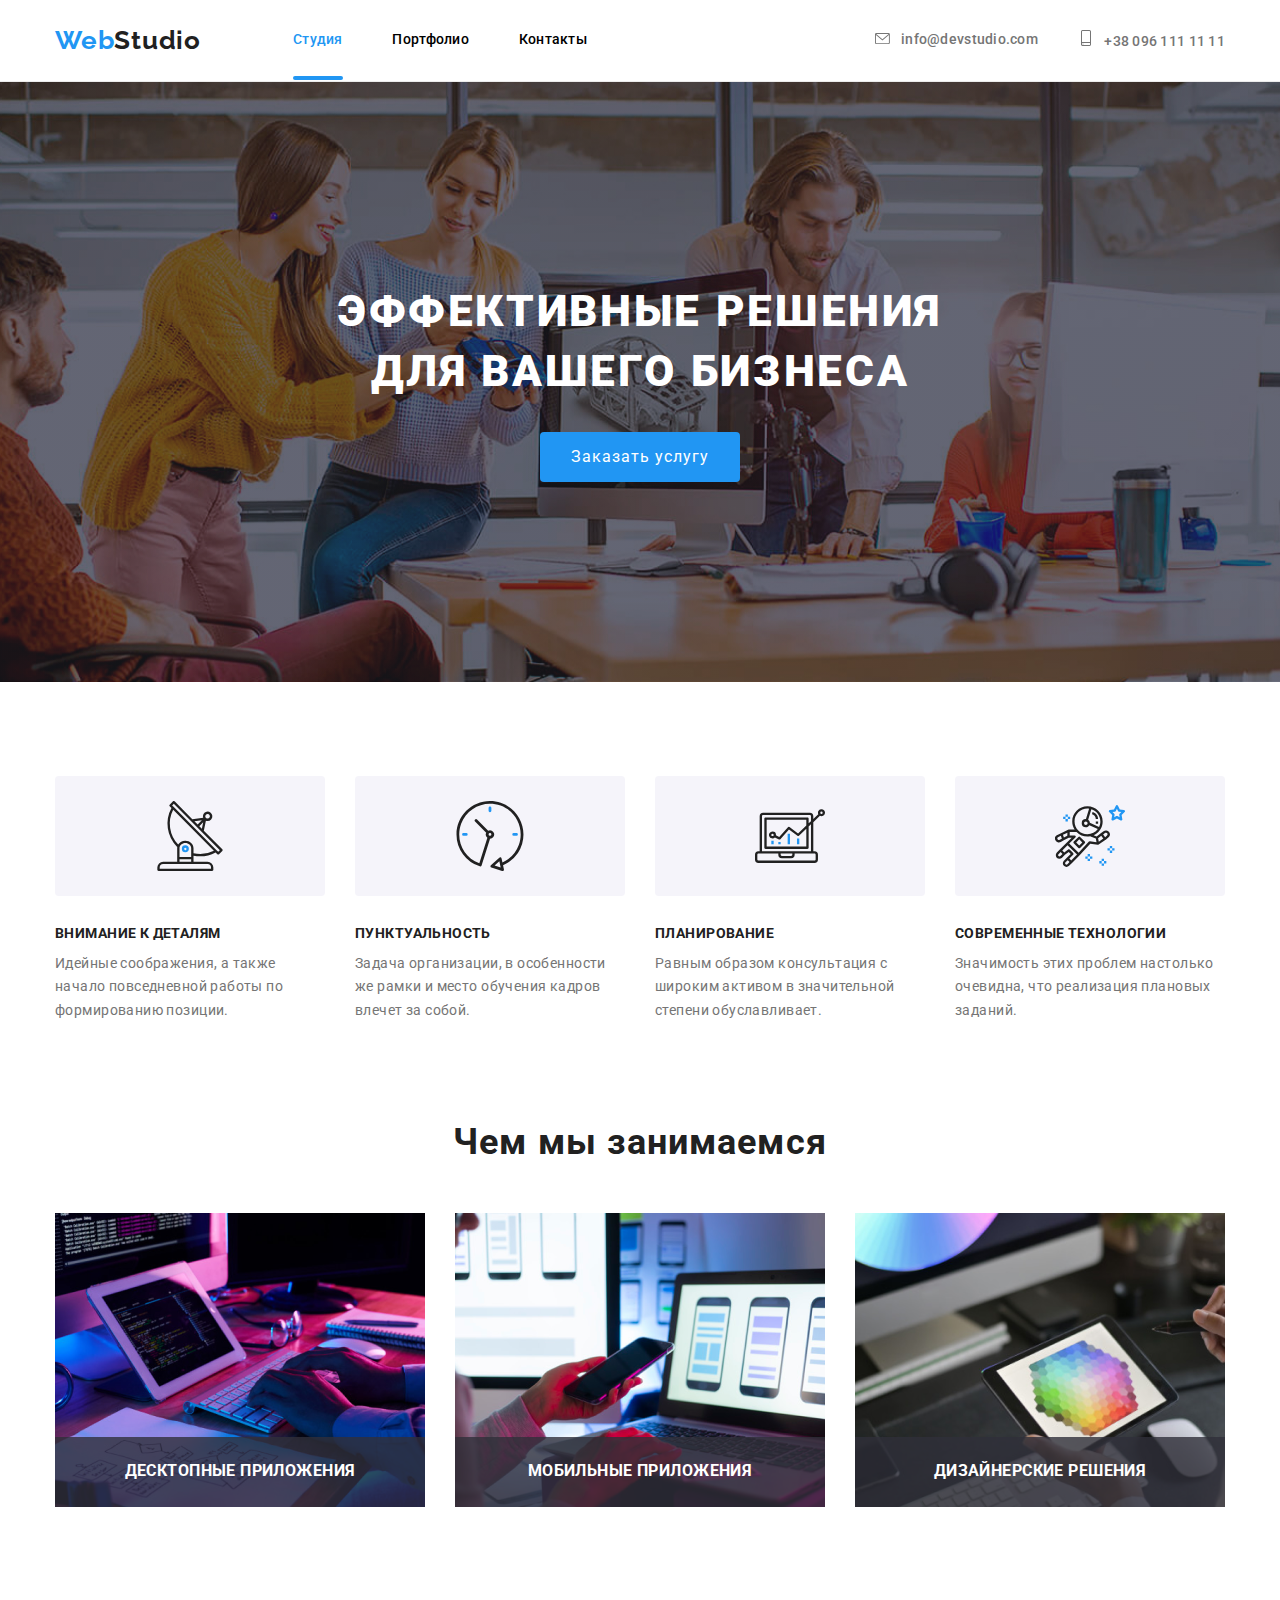
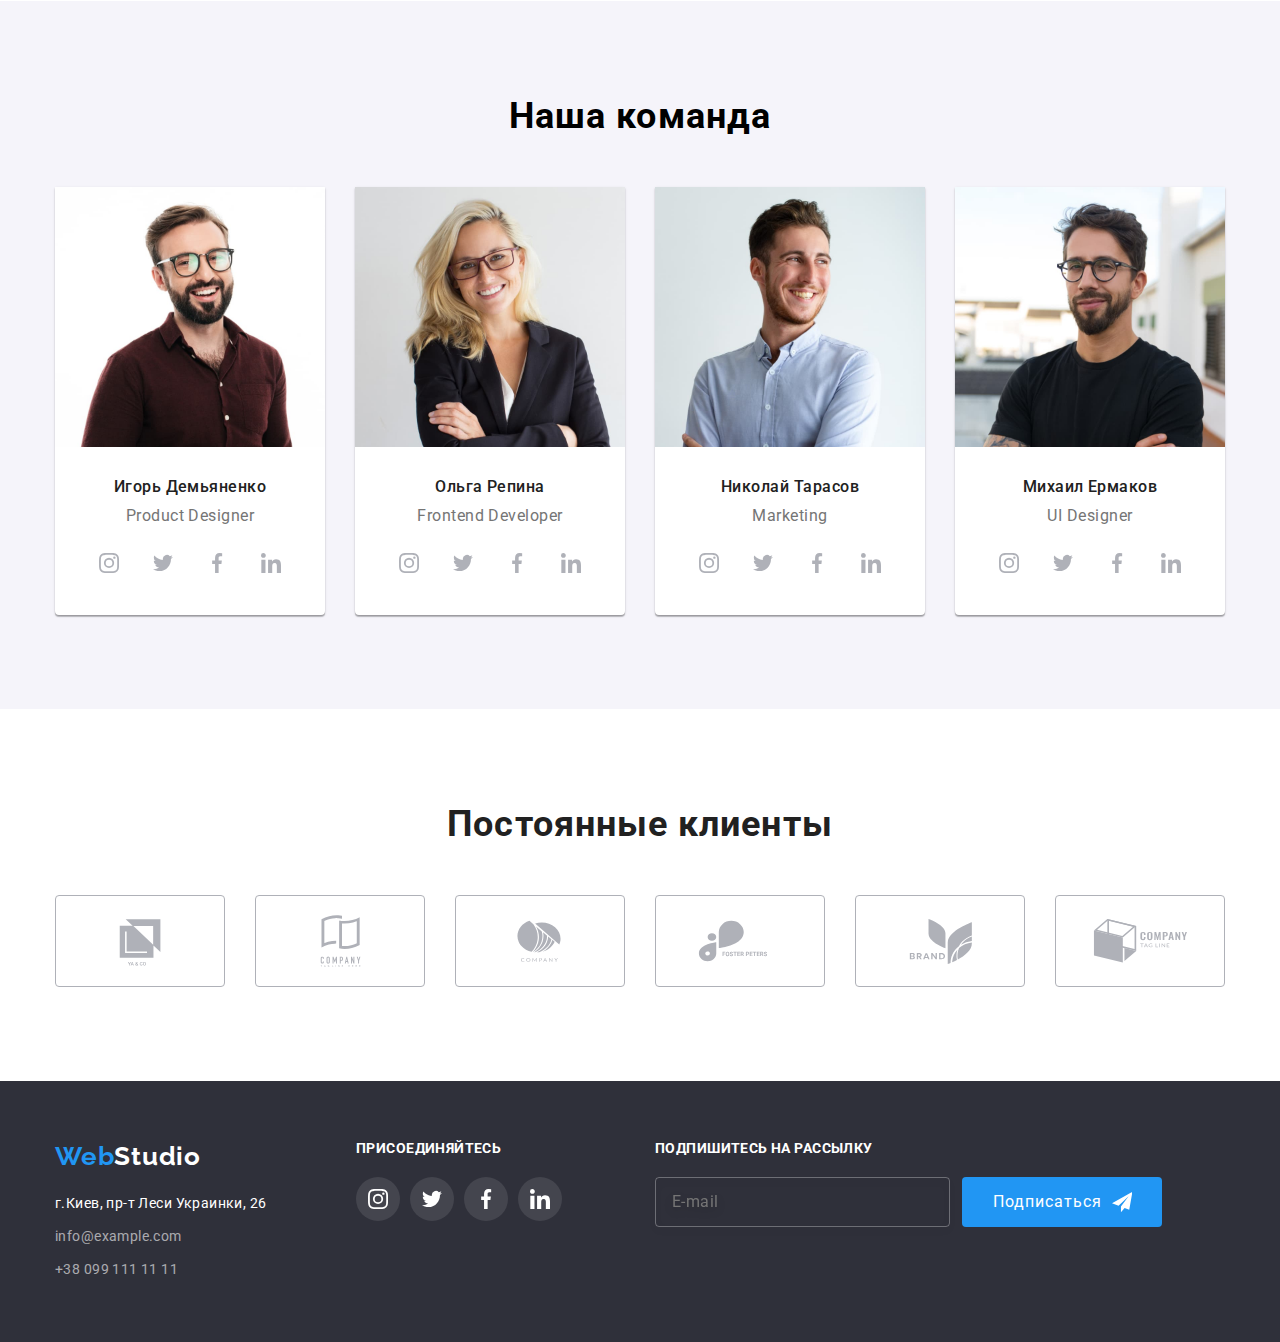
==== commit 18e7433f: "добавлен препроцессор SASS + конкатенация" ====
--- a/index.html
+++ b/index.html
@@ -8,8 +8,8 @@
     <link 
         href="https://fonts.googleapis.com/css2?family=Raleway:wght@700&family=Roboto:wght@400;500;700;900&display=swap"
         rel="stylesheet"/>
-    <link rel="stylesheet" href="https://cdnjs.cloudflare.com/ajax/libs/modern-normalize/1.1.0/modern-normalize.min.css">
-    <link rel="stylesheet" href="css/styles.css"/>
+    <!-- <link rel="stylesheet" href="https://cdnjs.cloudflare.com/ajax/libs/modern-normalize/1.1.0/modern-normalize.min.css"> -->
+    <link rel="stylesheet" href="./css/main.min.css"/>
 </head>
 <body>
     <!--шапка-->
--- a/css/main.min.css
+++ b/css/main.min.css
@@ -0,0 +1 @@
+/*! modern-normalize v1.1.0 | MIT License | https://github.com/sindresorhus/modern-normalize */*,::before,::after{-webkit-box-sizing:border-box;box-sizing:border-box}html{line-height:1.15;-webkit-text-size-adjust:100%;-moz-tab-size:4;-o-tab-size:4;tab-size:4}body{margin:0;font-family:system-ui,-apple-system,"Segoe UI",Roboto,Helvetica,Arial,sans-serif,"Apple Color Emoji","Segoe UI Emoji"}hr{height:0;color:inherit}abbr[title]{-webkit-text-decoration:underline dotted;text-decoration:underline dotted}b,strong{font-weight:bolder}code,kbd,samp,pre{font-family:ui-monospace,SFMono-Regular,Consolas,"Liberation Mono",Menlo,monospace;font-size:1em}small{font-size:80%}sub,sup{font-size:75%;line-height:0;position:relative;vertical-align:baseline}sub{bottom:-0.25em}sup{top:-0.5em}table{text-indent:0;border-color:inherit}button,input,optgroup,select,textarea{font-family:inherit;font-size:100%;line-height:1.15;margin:0}button,select{text-transform:none}button,[type=button],[type=reset],[type=submit]{-webkit-appearance:button}::-moz-focus-inner{border-style:none;padding:0}:-moz-focusring{outline:1px dotted ButtonText}:-moz-ui-invalid{box-shadow:none}legend{padding:0}progress{vertical-align:baseline}::-webkit-inner-spin-button,::-webkit-outer-spin-button{height:auto}[type=search]{-webkit-appearance:textfield;outline-offset:-2px}::-webkit-search-decoration{-webkit-appearance:none}::-webkit-file-upload-button{-webkit-appearance:button;font:inherit}summary{display:list-item}body{background-color:#fff;color:var(--primary-text-color);font-family:Roboto,sans-serif;font-style:normal;font-weight:700}section{padding-top:94px;padding-bottom:94px}h1,h2,h3,ul,p{margin:0;padding:0}ul{list-style:none;cursor:pointer}html{-webkit-box-sizing:border-box;box-sizing:border-box}a{text-decoration:none;color:var(--primary-text-color);margin:0;padding:0}img{display:block;width:100%;height:auto;padding:0;margin:0}.container{width:1200px;padding-left:15px;padding-right:15px;margin-left:auto;margin-right:auto}header{border-bottom:1px solid #ececec}.header{display:-webkit-box;display:-ms-flexbox;display:flex;-webkit-box-pack:justify;-ms-flex-pack:justify;justify-content:space-between;-webkit-box-align:center;-ms-flex-align:center;align-items:center;padding-top:25px;padding-bottom:25px}.header__nav{width:532px;display:-webkit-box;display:-ms-flexbox;display:flex;-webkit-box-orient:horizontal;-webkit-box-direction:normal;-ms-flex-direction:row;flex-direction:row;-webkit-box-pack:justify;-ms-flex-pack:justify;justify-content:space-between;-webkit-box-align:center;-ms-flex-align:center;align-items:center}.header__menu,.header__contact{font-family:Roboto,sans-serif;font-weight:500;font-size:14px;line-height:1.14;letter-spacing:.02em}.header__menu{display:-webkit-box;display:-ms-flexbox;display:flex;-webkit-box-orient:horizontal;-webkit-box-direction:normal;-ms-flex-direction:row;flex-direction:row;width:294px;-webkit-box-pack:justify;-ms-flex-pack:justify;justify-content:space-between;padding:0}.header__link{position:relative;-webkit-transition:color 250ms cubic-bezier(0.4, 0, 0.2, 1);transition:color 250ms cubic-bezier(0.4, 0, 0.2, 1)}.header__link:hover,.header__link:focus{color:#2196f3}.header__link--line::after{display:block;content:"";position:absolute;width:100%;height:4px;border-radius:2px;background-color:#2196f3;top:45px}.header__link--color{color:#2196f3}.header__contact{display:-webkit-box;display:-ms-flexbox;display:flex;width:350px;list-style:none;-webkit-box-pack:justify;-ms-flex-pack:justify;justify-content:space-between;-webkit-box-align:center;-ms-flex-align:center;align-items:center;padding:0;margin:0}.header__communication{color:#757575;-webkit-transition:color 250ms cubic-bezier(0.4, 0, 0.2, 1);transition:color 250ms cubic-bezier(0.4, 0, 0.2, 1)}.header__communication:hover,.header__communication:focus{color:#2196f3}.header__icon{display:inline-block;width:16px;height:12px;fill:currentColor;margin-right:10px;padding:0}.header__icon--size{height:16px}.logo{color:#2196f3;display:block;font-family:Raleway,sans-serif;font-size:26px;line-height:1.19;letter-spacing:.03em}.logo--black{color:#212121}.logo--white{color:#fff}.hero{color:#fff;background-color:#2f303a;background-image:-webkit-gradient(linear, left top, right top, from(rgba(47, 48, 58, 0.4)), to(rgba(47, 48, 58, 0.4))),url("/images/hero.jpg");background-image:linear-gradient(to right, rgba(47, 48, 58, 0.4), rgba(47, 48, 58, 0.4)),url("/images/hero.jpg");background-repeat:no-repeat;background-position:center;background-size:cover;background-size:1600px;text-align:center;padding-top:200px;padding-bottom:200px}.hero__item{display:inline-block;width:696px;margin-bottom:30px;color:#fff;font-family:Roboto,sans-serif;font-weight:900;font-size:44px;line-height:1.36;letter-spacing:.06em;text-transform:uppercase}.button-order{color:#fff;background:#2196f3;font-family:Roboto,sans-serif;font-size:16px;line-height:1.88;letter-spacing:.06em;display:block;min-width:200px;height:50px;margin:0 auto;cursor:pointer;border:rgba(0,0,0,0);border-radius:4px;-webkit-transition:color 250ms cubic-bezier(0.4, 0, 0.2, 1),background-color 250ms cubic-bezier(0.4, 0, 0.2, 1);transition:color 250ms cubic-bezier(0.4, 0, 0.2, 1),background-color 250ms cubic-bezier(0.4, 0, 0.2, 1)}.button-order:hover,.button-order:focus{color:#2196f3;background-color:#fff}.button-order:active{color:#2196f3}.quality{padding-bottom:0}.quality__box{display:-webkit-box;display:-ms-flexbox;display:flex;-webkit-box-orient:horizontal;-webkit-box-direction:normal;-ms-flex-direction:row;flex-direction:row;-webkit-box-pack:justify;-ms-flex-pack:justify;justify-content:space-between;padding:0;margin-left:auto;margin-right:auto}.quality__card{width:270px;height:251px}.quality__card::before{display:block;content:"";height:120px;margin-bottom:30px;background:#f5f4fa;border-radius:4px;background-size:70px;background-position:center;background-repeat:no-repeat}.quality__card--antenna::before{background-image:url(/images/antenna.svg)}.quality__card--clock::before{background-image:url(/images/clock.svg)}.quality__card--diagram::before{background-image:url(/images/diagram.svg)}.quality__card--astronaut::before{background-image:url(/images/astronaut.svg)}.quality__title{color:#212121;font-family:Roboto,sans-serif;font-size:14px;line-height:1.14;letter-spacing:.03em;text-transform:uppercase;margin-bottom:10px}.quality__item{color:#757575;font-family:Roboto,sans-serif;font-weight:400;font-size:14px;line-height:1.71;letter-spacing:.03em}.activity__title{color:#212121;font-family:Roboto,sans-serif;font-size:36px;line-height:1.17;text-align:center;letter-spacing:.03em;margin-top:0;margin-bottom:50px}.activity__box{display:-webkit-box;display:-ms-flexbox;display:flex;-webkit-box-orient:horizontal;-webkit-box-direction:normal;-ms-flex-direction:row;flex-direction:row;-webkit-box-pack:justify;-ms-flex-pack:justify;justify-content:space-between;margin-top:50px;margin:0;padding:0}.activity__card{display:-webkit-box;display:-ms-flexbox;display:flex;position:relative}.activity__item{display:-webkit-box;display:-ms-flexbox;display:flex;font-size:14px;line-height:1.14;-webkit-box-align:center;-ms-flex-align:center;align-items:center;-webkit-box-pack:center;-ms-flex-pack:center;justify-content:center;letter-spacing:.03em;text-transform:uppercase;color:#fff;position:absolute;background:rgba(47,48,58,.8);width:100%;height:70px;bottom:0}.team{background-color:#f5f4fa}.team__title{font-family:Roboto,sans-serif;font-size:36px;line-height:1.17;text-align:center;letter-spacing:.03em;margin-top:0;margin-bottom:50px;padding:0}.team__box{display:-webkit-box;display:-ms-flexbox;display:flex;-webkit-box-orient:horizontal;-webkit-box-direction:normal;-ms-flex-direction:row;flex-direction:row;-webkit-box-pack:justify;-ms-flex-pack:justify;justify-content:space-between;width:1170px;margin:0;padding:0}.team__employee{background-color:#fff;width:270px;border-bottom-left-radius:4px;border-bottom-right-radius:4px;-webkit-box-shadow:0px 1px 3px rgba(0,0,0,.12),0px 1px 1px rgba(0,0,0,.14),0px 2px 1px rgba(0,0,0,.2);box-shadow:0px 1px 3px rgba(0,0,0,.12),0px 1px 1px rgba(0,0,0,.14),0px 2px 1px rgba(0,0,0,.2)}.team__card{padding:30px 0}.team__name{color:#212121;font-family:Roboto,sans-serif;font-weight:500;font-size:16px;line-height:1.19;text-align:center;letter-spacing:.03em;margin-top:0;margin-bottom:10px}.team__profession{color:#757575;font-family:Roboto,sans-serif;font-weight:400;font-size:16px;line-height:1.19;text-align:center;letter-spacing:.03em;margin-bottom:16px}.network{display:-webkit-box;display:-ms-flexbox;display:flex;width:206px;-webkit-box-pack:justify;-ms-flex-pack:justify;justify-content:space-between;margin:auto}.network--left{margin-left:0}.network__svg{fill:#afb1b8;background-color:#fff;display:-webkit-box;display:-ms-flexbox;display:flex;width:44px;height:44px;border-radius:50%;-webkit-box-align:center;-ms-flex-align:center;align-items:center;-webkit-box-pack:center;-ms-flex-pack:center;justify-content:center;-webkit-transition:background-color 250ms cubic-bezier(0.4, 0, 0.2, 1),fill 250ms cubic-bezier(0.4, 0, 0.2, 1);transition:background-color 250ms cubic-bezier(0.4, 0, 0.2, 1),fill 250ms cubic-bezier(0.4, 0, 0.2, 1)}.network__svg:hover,.network__svg:active{background-color:#2196f3;fill:#fff}.network__svg--color{fill:#fff;background-color:rgba(255,255,255,.1);-webkit-transition:background-color 250ms cubic-bezier(0.4, 0, 0.2, 1);transition:background-color 250ms cubic-bezier(0.4, 0, 0.2, 1)}.network__svg--color:hover,.network__svg--color:focus{background-color:#2196f3}.network__icon{display:block;width:20px;height:20px}.clients__title{color:#212121;font-family:Roboto,sans-serif;font-size:36px;line-height:1.17;letter-spacing:.03em;text-align:center;margin-bottom:50px}.clients__box{display:-webkit-box;display:-ms-flexbox;display:flex;-webkit-box-pack:justify;-ms-flex-pack:justify;justify-content:space-between;width:1170px;margin:0;padding:0}.clients__site{display:block;width:170px;height:92px;padding:16px 32px;margin:0;background-size:auto;background-position:center;background-color:#fff;border:1px solid #afb1b8;border-radius:4px;fill:#afb1b8;-webkit-transition:border-color 250ms cubic-bezier(0.4, 0, 0.2, 1),fill 250ms cubic-bezier(0.4, 0, 0.2, 1);transition:border-color 250ms cubic-bezier(0.4, 0, 0.2, 1),fill 250ms cubic-bezier(0.4, 0, 0.2, 1)}.clients__site:hover,.clients__site:focus{fill:#2196f3;border-color:#2196f3}.clients__icon{width:106px;height:60px}footer{background-color:#2f303a}.footer{display:-webkit-box;display:-ms-flexbox;display:flex;padding-top:60px;padding-bottom:60px}.footer__box{margin-right:70px}.footer__address{font-style:normal;display:inline-block;width:231px;margin:0;margin-top:20px;padding:0}.footer__address>li{margin-bottom:9px}.footer__address>li:last-child{margin-bottom:0}.footer__contact{color:#fff;font-family:Roboto,sans-serif;font-weight:400;font-size:14px;line-height:1.71;letter-spacing:.03em;-webkit-transition:color 250ms cubic-bezier(0.4, 0, 0.2, 1);transition:color 250ms cubic-bezier(0.4, 0, 0.2, 1)}.footer__contact--color{color:rgba(255,255,255,.6)}.footer__contact:hover,.footer__contact:focus{color:#2196f3}.footer__title{color:#fff;font-family:"Roboto" sans-serif;font-size:14px;line-height:1.14;letter-spacing:.03em;text-transform:uppercase;margin-bottom:20px}.footer__form{margin-left:93px}.footer__subscrib{display:-webkit-box;display:-ms-flexbox;display:flex;height:50px}.footer__input{color:rgba(255,255,255,.6);background-color:rgba(0,0,0,0);list-style:none;font-weight:400;font-size:16px;line-height:1,25;letter-spacing:.03em;width:295px;height:50px;padding:15px 16px;margin-right:12px;border:1px solid rgba(255,255,255,.3);-webkit-filter:drop-shadow(0px 4px 4px rgba(0, 0, 0, 0.15));filter:drop-shadow(0px 4px 4px rgba(0, 0, 0, 0.15));border-radius:4px;-webkit-transition:border-color 250ms cubic-bezier(0.4, 0, 0.2, 1);transition:border-color 250ms cubic-bezier(0.4, 0, 0.2, 1)}.footer__input:focus{color:#2196f3;border-color:#2196f3}.footer__button{color:#fff;font-size:16px;line-height:1.88;letter-spacing:.06em;background:#2196f3;border-radius:4px;border-color:rgba(0,0,0,0);cursor:pointer;display:-webkit-box;display:-ms-flexbox;display:flex;-webkit-box-align:center;-ms-flex-align:center;align-items:center;text-align:left;width:200px;height:50px;padding:10px 28px 10px 29px;-webkit-transition:-webkit-box-shadow 250ms cubic-bezier(0.4, 0, 0.2, 1);transition:-webkit-box-shadow 250ms cubic-bezier(0.4, 0, 0.2, 1);transition:box-shadow 250ms cubic-bezier(0.4, 0, 0.2, 1);transition:box-shadow 250ms cubic-bezier(0.4, 0, 0.2, 1), -webkit-box-shadow 250ms cubic-bezier(0.4, 0, 0.2, 1)}.footer__subscrib:hover{-webkit-box-shadow:0px 4px 4px rgba(0,0,0,.15);box-shadow:0px 4px 4px rgba(0,0,0,.15)}.footer__icon{width:24px;height:24px;margin-left:10px;fill:#fff}.backdrop{position:fixed;top:0;left:0;width:100%;height:100%;background-color:rgba(0,0,0,.2);opacity:1;-webkit-transition:opacity 250ms cubic-bezier(0.4, 0, 0.2, 1);transition:opacity 250ms cubic-bezier(0.4, 0, 0.2, 1)}.backdrop.is-hidden{opacity:0;pointer-events:none}.modal{position:absolute;width:528px;height:581px;background:#fff;-webkit-box-shadow:0px 1px 3px rgba(0,0,0,.12),0px 1px 1px rgba(0,0,0,.14),0px 2px 1px rgba(0,0,0,.2);box-shadow:0px 1px 3px rgba(0,0,0,.12),0px 1px 1px rgba(0,0,0,.14),0px 2px 1px rgba(0,0,0,.2);border-radius:4px;top:50%;left:50%;-webkit-transform:translate(-50%, -50%) scale(1);transform:translate(-50%, -50%) scale(1);-webkit-transition:-webkit-transform 250ms cubic-bezier(0.4, 0, 0.2, 1);transition:-webkit-transform 250ms cubic-bezier(0.4, 0, 0.2, 1);transition:transform 250ms cubic-bezier(0.4, 0, 0.2, 1);transition:transform 250ms cubic-bezier(0.4, 0, 0.2, 1), -webkit-transform 250ms cubic-bezier(0.4, 0, 0.2, 1);padding:40px}.backdrop.is-hidden .modal{-webkit-transform:translate(-50%, -50%) scale(0.9);transform:translate(-50%, -50%) scale(0.9)}.modal__close{display:block;position:absolute;cursor:pointer;width:30px;height:30px;border-radius:50%;border:1px solid rgba(0,0,0,.1);top:8px;right:8px}.modal__icon{position:relative;width:11px;height:11px;fill:#000;-webkit-box-align:center;-ms-flex-align:center;align-items:center;-webkit-box-pack:center;-ms-flex-pack:center;justify-content:center}.modal__title{font-size:20px;line-height:1.15;letter-spacing:.03em;color:#212121;text-align:center;margin-bottom:30px}.modal__form{display:block;position:relative;width:100%;height:40px;margin-bottom:28px}input,textarea{-webkit-appearance:none;-moz-appearance:none;appearance:none;outline:none;border:none}.modal__input{display:block;width:100%;height:100%;border:1px solid rgba(33,33,33,.2);border-radius:4px;padding:11px 11px 11px 42px;font-weight:400;font-size:14px;line-height:1.14;letter-spacing:.01em;color:rgba(117,117,117,.5);-webkit-transition:border-color 250ms cubic-bezier(0.4, 0, 0.2, 1);transition:border-color 250ms cubic-bezier(0.4, 0, 0.2, 1)}.modal__input:focus{border-color:#2196f3;color:#2196f3}.modal__item{display:block;position:absolute;font-weight:400;font-size:12px;line-height:1.17;letter-spacing:.01em;color:#757575;top:50%;left:42px;-webkit-transform:translateY(-50%);transform:translateY(-50%);-webkit-transition:-webkit-transform 250ms cubic-bezier(0.4, 0, 0.2, 1);transition:-webkit-transform 250ms cubic-bezier(0.4, 0, 0.2, 1);transition:transform 250ms cubic-bezier(0.4, 0, 0.2, 1);transition:transform 250ms cubic-bezier(0.4, 0, 0.2, 1), -webkit-transform 250ms cubic-bezier(0.4, 0, 0.2, 1)}.modal__input:not(:-moz-placeholder-shown)+.modal__item{transform:translate(-42px, -40px)}.modal__input:not(:-ms-input-placeholder)+.modal__item{transform:translate(-42px, -40px)}.modal__input:focus+.modal__item,.modal__input:not(:placeholder-shown)+.modal__item{-webkit-transform:translate(-42px, -40px);transform:translate(-42px, -40px)}.modal__svg{display:block;width:18px;height:18px;position:absolute;left:12px;top:11px;-webkit-transition:fill 250ms cubic-bezier(0.4, 0, 0.2, 1);transition:fill 250ms cubic-bezier(0.4, 0, 0.2, 1)}.modal__input:focus~.modal__svg{fill:#2196f3}.textarea{display:block;position:relative;width:100%;height:120px;margin-bottom:25px}textarea{resize:none;border:1px solid rgba(33,33,33,.2);border-radius:4px;width:100%;height:100%;padding:12px 16px;-webkit-transition:color 250ms cubic-bezier(0.4, 0, 0.2, 1);transition:color 250ms cubic-bezier(0.4, 0, 0.2, 1);-webkit-transition:border-color 250ms cubic-bezier(0.4, 0, 0.2, 1);transition:border-color 250ms cubic-bezier(0.4, 0, 0.2, 1)}textarea:focus{color:#2196f3;border-color:#2196f3}.textarea__item{display:block;position:absolute;font-weight:400;font-size:12px;line-height:1.17;letter-spacing:.01em;color:#757575;top:-18px;left:0}.checkbox{font-weight:400;font-size:14px;line-height:1.71;letter-spacing:.03em;color:#757575;display:-webkit-box;display:-ms-flexbox;display:flex;-webkit-box-pack:center;-ms-flex-pack:center;justify-content:center;-webkit-box-align:center;-ms-flex-align:center;align-items:center}.checkbox--color{margin-left:4px;color:#2196f3;text-decoration:underline}.checkbox__icon{--webkit-appearance: none;--moz-appearance: none;-webkit-appearance:none;-moz-appearance:none;appearance:none}.checkbox__svg{display:inline-block;content:"";width:16px;height:15px;border:1px solid #212121;border-radius:2px;margin-right:8px}.checkbox__icon:checked+.checkbox__svg{background-size:contain;background-color:#2196f3;background-image:url(../images/ticks.svg);border-color:rgba(0,0,0,0);fill:#fff}.modal__submit{display:block;width:200px;height:50px;margin:30px auto 0 auto;cursor:pointer;font-size:16px;line-height:1.88;letter-spacing:.06em;color:#fff;background-color:#2196f3;border-color:rgba(0,0,0,0);-webkit-box-shadow:0px 4px 4px rgba(0,0,0,.15);box-shadow:0px 4px 4px rgba(0,0,0,.15);border-radius:4px}.filter__title{color:#212121;font-size:0;margin:0;padding:0}.filter__box{max-width:611px;display:-webkit-box;display:-ms-flexbox;display:flex;-webkit-box-orient:horizontal;-webkit-box-direction:normal;-ms-flex-direction:row;flex-direction:row;-webkit-box-pack:justify;-ms-flex-pack:justify;justify-content:space-between;margin-left:auto;margin-right:auto;margin-top:0;margin-bottom:50px;padding:0}.filter__button{color:#212121;background:#f5f4fa;font-family:Roboto,sans-serif;font-size:16px;font-weight:500;line-height:1.62;letter-spacing:.03em;display:block;cursor:pointer;padding:6px 22px;border:rgba(0,0,0,0);border-radius:4px;-webkit-transition:color 250ms cubic-bezier(0.4, 0, 0.2, 1),background-color 250ms cubic-bezier(0.4, 0, 0.2, 1),-webkit-box-shadow 250ms cubic-bezier(0.4, 0, 0.2, 1);transition:color 250ms cubic-bezier(0.4, 0, 0.2, 1),background-color 250ms cubic-bezier(0.4, 0, 0.2, 1),-webkit-box-shadow 250ms cubic-bezier(0.4, 0, 0.2, 1);transition:color 250ms cubic-bezier(0.4, 0, 0.2, 1),background-color 250ms cubic-bezier(0.4, 0, 0.2, 1),box-shadow 250ms cubic-bezier(0.4, 0, 0.2, 1);transition:color 250ms cubic-bezier(0.4, 0, 0.2, 1),background-color 250ms cubic-bezier(0.4, 0, 0.2, 1),box-shadow 250ms cubic-bezier(0.4, 0, 0.2, 1),-webkit-box-shadow 250ms cubic-bezier(0.4, 0, 0.2, 1)}.filter__button:hover,.filter__button:focus{color:#fff;background-color:#2196f3;-webkit-box-shadow:inset 0px 3px 1px rgba(0,0,0,.1),0px 1px 2px rgba(0,0,0,.08),0px 2px 2px rgba(0,0,0,.12);box-shadow:inset 0px 3px 1px rgba(0,0,0,.1),0px 1px 2px rgba(0,0,0,.08),0px 2px 2px rgba(0,0,0,.12)}.work{display:-webkit-box;display:-ms-flexbox;display:flex;width:1170px;-ms-flex-wrap:wrap;flex-wrap:wrap;margin-bottom:0;padding:0}.work__box{display:block;width:370px;height:404px;margin-left:0;margin-right:30px;margin-top:0;margin-bottom:30px;padding:0;background-color:#fff;border:1px solid #fff;-webkit-transition:-webkit-box-shadow 250ms cubic-bezier(0.4, 0, 0.2, 1);transition:-webkit-box-shadow 250ms cubic-bezier(0.4, 0, 0.2, 1);transition:box-shadow 250ms cubic-bezier(0.4, 0, 0.2, 1);transition:box-shadow 250ms cubic-bezier(0.4, 0, 0.2, 1), -webkit-box-shadow 250ms cubic-bezier(0.4, 0, 0.2, 1)}.work__box:nth-child(3n){margin-right:0}.work__box:nth-last-child(-n+3){margin-bottom:0}.work__link{display:block}.work__window{display:block;position:relative;overflow:hidden}.work__card{display:block;position:absolute;width:370px;height:294px;padding:64px 24px;top:0;left:0;background-color:rgba(33,150,243,.9);opacity:0;-webkit-transform:translateY(100%);transform:translateY(100%);-webkit-transition:opacity 250ms cubic-bezier(0.4, 0, 0.2, 1),-webkit-transform 250ms cubic-bezier(0.4, 0, 0.2, 1);transition:opacity 250ms cubic-bezier(0.4, 0, 0.2, 1),-webkit-transform 250ms cubic-bezier(0.4, 0, 0.2, 1);transition:opacity 250ms cubic-bezier(0.4, 0, 0.2, 1),transform 250ms cubic-bezier(0.4, 0, 0.2, 1);transition:opacity 250ms cubic-bezier(0.4, 0, 0.2, 1),transform 250ms cubic-bezier(0.4, 0, 0.2, 1),-webkit-transform 250ms cubic-bezier(0.4, 0, 0.2, 1);-webkit-box-shadow:none;box-shadow:none}.work__link:hover .work__card,.work__link:focus .work__card{opacity:1;-webkit-transform:translateY(0%);transform:translateY(0%);-webkit-box-shadow:0px 1px 1px rgba(0,0,0,.12),0px 4px 4px rgba(0,0,0,.06),1px 4px 6px rgba(0,0,0,.16);box-shadow:0px 1px 1px rgba(0,0,0,.12),0px 4px 4px rgba(0,0,0,.06),1px 4px 6px rgba(0,0,0,.16)}.work__card .work__overlay{font-weight:400;font-size:18px;line-height:1.56;letter-spacing:.03em;color:#fff}.work__text{padding:20px 24px}.work__title{color:#212121;font-family:Roboto,sans-serif;font-size:18px;line-height:2;letter-spacing:.06em;padding:0;margin-bottom:4px}.work__item{color:#757575;font-family:Roboto,sans-serif;font-weight:400;font-size:16px;line-height:1.88;letter-spacing:.03em;margin:0;padding:0}/*# sourceMappingURL=main.min.css.map */